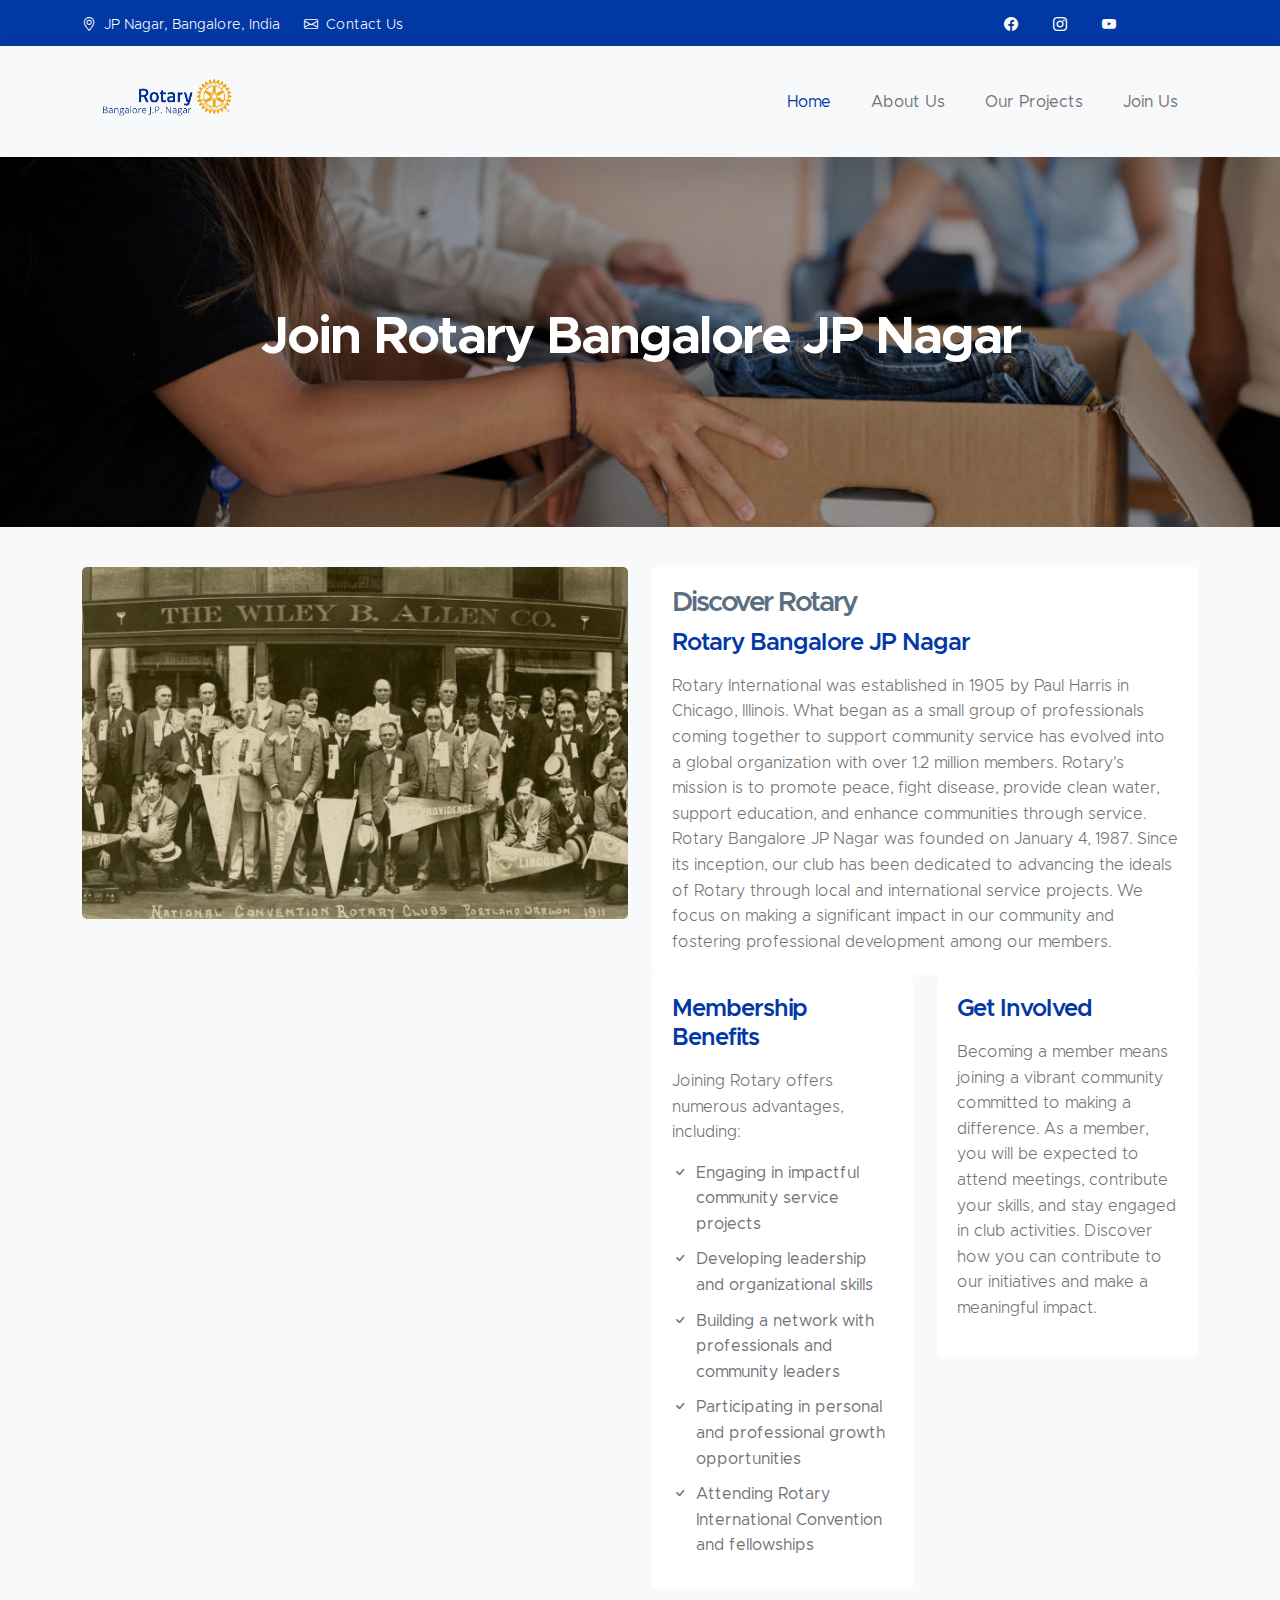
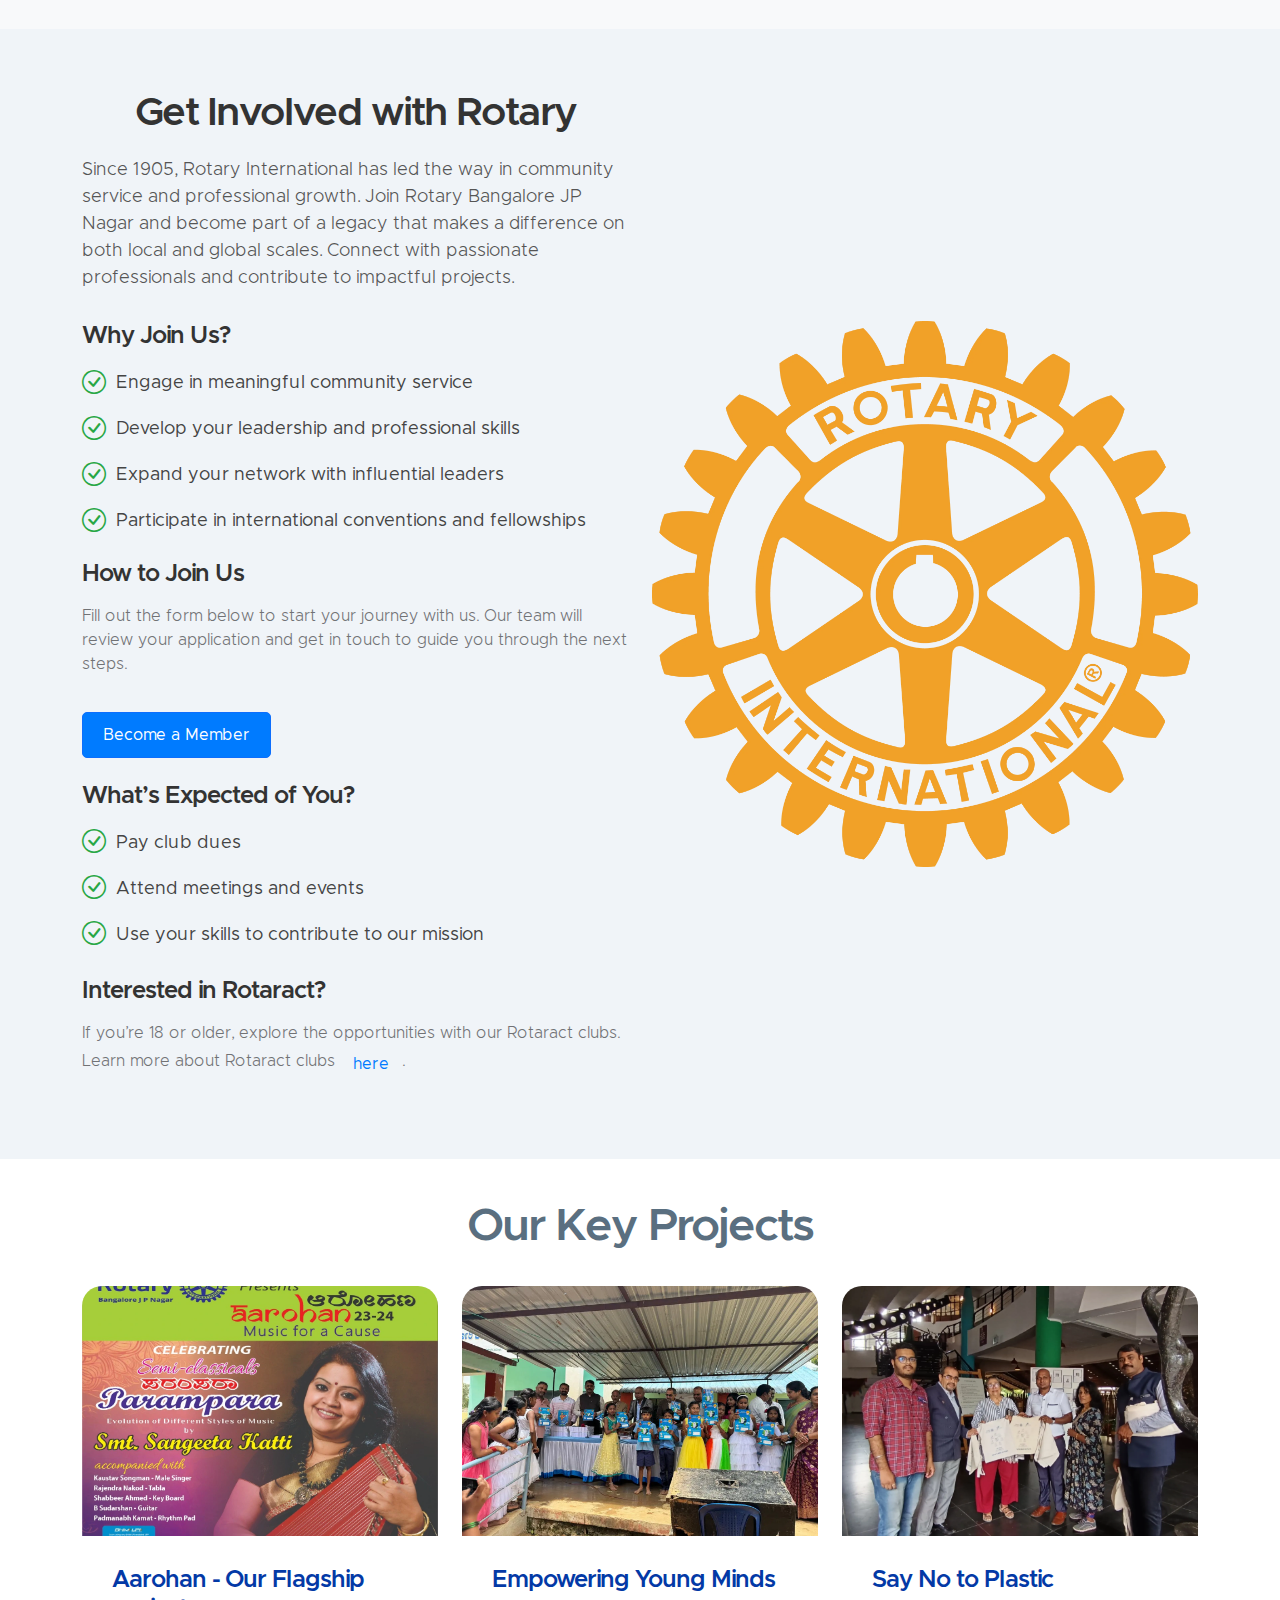
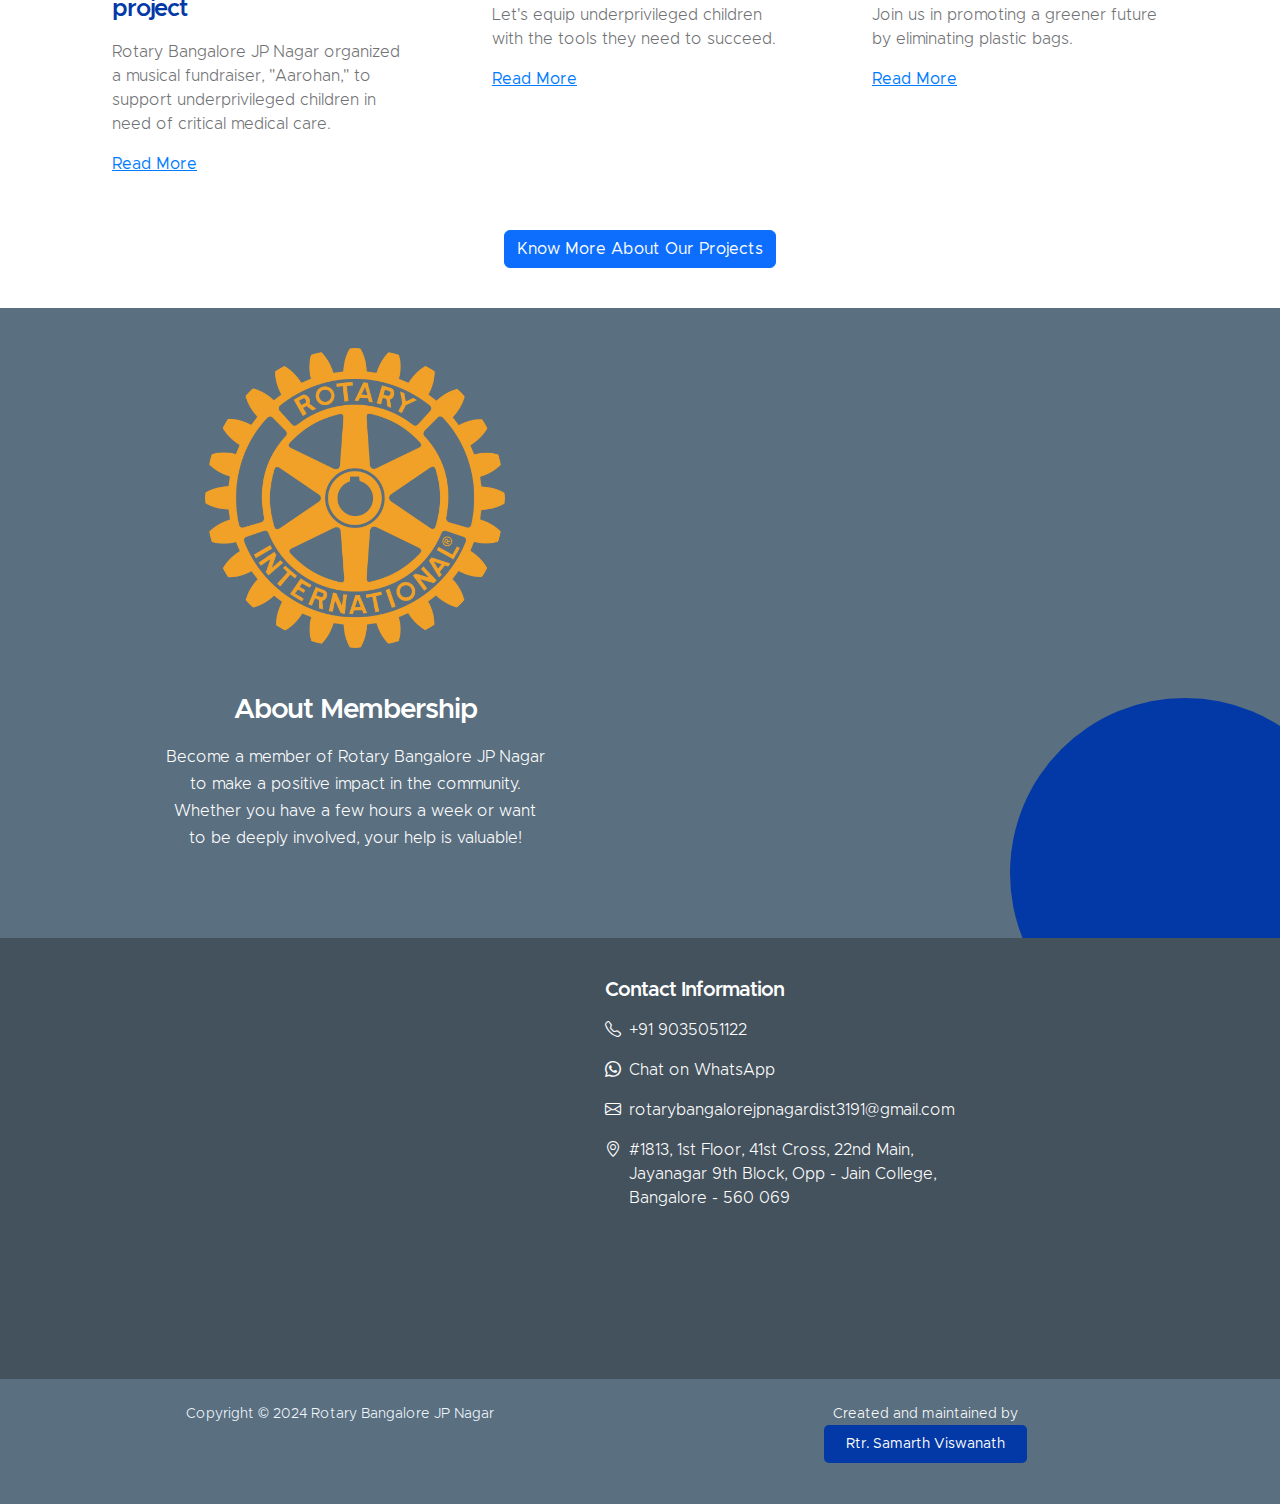
==== index.html @ acbccbf6 "MainPage" ====
<!doctype html>
<html lang="en">

<head>
    <meta charset="utf-8">
    <meta name="viewport" content="width=device-width, initial-scale=1">

    <meta name="description"
        content="Join Rotary Bangalore JP Nagar and become a part of our community dedicated to impactful projects, professional development, and service.">
    <meta name="author" content="Rotary Bangalore JP Nagar">
    <meta name="keywords"
        content="Rotary, Join Rotary, Rotary Bangalore, Rotary District 3191, JP Nagar Rotary Club, Community Service, Professional Development, Charity, Nonprofit">

    <title>Join Rotary Bangalore JP Nagar - Rotary District 3191</title>

    <!-- Favicon -->
    <link rel="icon" href="images/icons/Rotary Mark of Excellence.webp" type="image/x-icon">
    <link rel="apple-touch-icon" sizes="180x180" href="images/icons/Rotary Mark of Excellence.webp">
    <link rel="icon" type="image/png" sizes="32x32" href="images/icons/Rotary Mark of Excellence.webp">
    <link rel="icon" type="image/png" sizes="16x16" href="images/icons/Rotary Mark of Excellence.webp">
    <link rel="manifest" href="webmanifest.json">

    <!-- CSS FILES -->
    <link href="css/bootstrap.min.css" rel="stylesheet">
    <link href="css/bootstrap-icons.css" rel="stylesheet">
    <link href="css/style.css" rel="stylesheet">

    <!-- Open Graph Meta Tags -->
    <meta property="og:title" content="Join Rotary Bangalore JP Nagar - Rotary District 3191">
    <meta property="og:description"
        content="Become a member of Rotary Bangalore JP Nagar and contribute to impactful projects and professional growth.">
    <meta property="og:image" content="path/to/your/image.jpg">
    <meta property="og:url" content="https://join.rotaryjpnagar.org">
    <meta property="og:type" content="website">

    <!-- Twitter Meta Tags -->
    <meta name="twitter:card" content="summary_large_image">
    <meta name="twitter:title" content="Join Rotary Bangalore JP Nagar - Rotary District 3191">
    <meta name="twitter:description"
        content="Join Rotary Bangalore JP Nagar to be part of a community dedicated to service, projects, and professional development.">
    <meta name="twitter:image" content="path/to/your/image.jpg">

    <!-- Additional Meta Tags for SEO -->
    <meta name="robots" content="index, follow">
    <meta name="googlebot" content="index, follow">
    <meta name="geo.region" content="IN-KA">
    <meta name="geo.placename" content="Bangalore, Karnataka">
    <meta name="geo.position" content="12.911562;77.585278">
    <meta name="ICBM" content="12.911562, 77.585278">
</head>




<body id="section_1">

    <header class="site-header">
        <div class="container">
            <div class="row">

                <div class="col-lg-8 col-12 d-flex flex-wrap">
                    <p class="d-flex me-4 mb-0">
                        <i class="bi-geo-alt me-2"></i>
                        JP Nagar, Bangalore, India
                    </p>

                    <p class="d-flex mb-0">
                        <i class="bi-envelope me-2"></i>

                        <a href="mailto:rotarybangalorejpnagardist3191@gmail.com ">
                            Contact Us
                        </a>
                    </p>
                </div>

                <div class="col-lg-3 col-12 ms-auto d-lg-block d-none">
                    <ul class="social-icon">
                        <!-- <li class="social-icon-item">
                            <a href="#" class="social-icon-link bi-twitter"></a>
                        </li> -->

                        <li class="social-icon-item">
                            <a href="https://www.facebook.com/rotaryjpnagar.org/"
                                class="social-icon-link bi-facebook"></a>
                        </li>

                        <li class="social-icon-item">
                            <a href="https://www.instagram.com/rotaryjpnagar/"
                                class="social-icon-link bi-instagram"></a>
                        </li>

                        <li class="social-icon-item">
                            <a href="https://www.youtube.com/@rotaryjpnagar" class="social-icon-link bi-youtube"></a>
                        </li>

                        <!-- <li class="social-icon-item">
                            <a href="#" class="social-icon-link bi-whatsapp"></a>
                        </li> -->
                    </ul>
                </div>

            </div>
        </div>
    </header>

    <nav class="navbar navbar-expand-lg bg-light shadow-lg">
        <div class="container">
            <a class="navbar-brand" href="index.html">
                <img src="images/icons/RotaryJPNagarLogo.png" class="logo img-fluid" alt="Rotary Bangalore JP Nagar">
            </a>

            <button class="navbar-toggler" type="button" data-bs-toggle="collapse" data-bs-target="#navbarNav"
                aria-controls="navbarNav" aria-expanded="false" aria-label="Toggle navigation">
                <span class="navbar-toggler-icon"></span>
            </button>

            <div class="collapse navbar-collapse" id="navbarNav">
                <ul class="navbar-nav ms-auto">
                    <li class="nav-item">
                        <a class="nav-link click-scroll" href="#top">Home</a>
                    </li>

                    <li class="nav-item">
                        <a class="nav-link click-scroll" href="#section_2">About Us</a>
                    </li>
                    <!-- <li class="nav-item">
                        <a class="nav-link click-scroll" href="OurTeam.html">Our Team</a>
                    </li> -->

                    <li class="nav-item">
                        <a class="nav-link click-scroll" href="#section_3">Our Projects</a>
                    </li>

                    <!-- <li class="nav-item">
                        <a class="nav-link click-scroll" href="#section_5">Volunteer</a>
                    </li> -->

                    <!-- <li class="nav-item dropdown">
                        <a class="nav-link click-scroll dropdown-toggle" href="#section_5"
                            id="navbarLightDropdownMenuLink" role="button" data-bs-toggle="dropdown"
                            aria-expanded="false">News</a>

                        <ul class="dropdown-menu dropdown-menu-light" aria-labelledby="navbarLightDropdownMenuLink">
                            <li><a class="dropdown-item" href="news.html">News Listing</a></li>
                            <li><a class="dropdown-item" href="news-detail.html">News Detail</a></li>
                        </ul>
                    </li> -->

                    <li class="nav-item">
                        <a class="nav-link click-scroll" href="index.html#section_4">Join Us</a>
                    </li>

                    <!-- <li class="nav-item ms-3">
                        <a class="nav-link custom-btn custom-border-btn btn" href="donate.html">Donate</a>
                    </li> -->
                </ul>
            </div>
        </div>
    </nav>


    <main>
        <section class="news-detail-header-section text-center">
            <div class="section-overlay"></div>

            <div class="container">
                <div class="row">

                    <div class="col-lg-12 col-12">
                        <h1 class="text-white">Join Rotary Bangalore JP Nagar</h1>
                    </div>

                </div>
            </div>
        </section>

        
        <section class="section-padding section-bg" id="section_2">
            <div class="container">
                <div class="row">
        
                    <div class="col-lg-6 col-12 mb-5 mb-lg-0">
                        <img src="images/about-history-2800x1800_1.jpg" class="custom-text-box-image img-fluid" alt="Rotary Mark of Excellence">
                    </div>
        
                    <div class="col-lg-6 col-12">
                        <div class="custom-text-box">
                            <h2 class="mb-2">Discover Rotary</h2>
                            <h5 class="mb-3">Rotary Bangalore JP Nagar</h5>
                            <p class="mb-0">Rotary International was established in 1905 by Paul Harris in Chicago, Illinois. What began as a small group of professionals coming together to support community service has evolved into a global organization with over 1.2 million members. Rotary's mission is to promote peace, fight disease, provide clean water, support education, and enhance communities through service.</p>
                            <p class="mb-0">Rotary Bangalore JP Nagar was founded on January 4, 1987. Since its inception, our club has been dedicated to advancing the ideals of Rotary through local and international service projects. We focus on making a significant impact in our community and fostering professional development among our members.</p>
                        </div>
                        
                        <div class="row">
                            <div class="col-lg-6 col-md-6 col-12">
                                <div class="custom-text-box mb-lg-0">
                                    <h5 class="mb-3">Membership Benefits</h5>
                                    <p>Joining Rotary offers numerous advantages, including:</p>
                                    <ul class="custom-list mt-2">
                                        <li class="custom-list-item d-flex">
                                            <i class="bi-check custom-text-box-icon me-2"></i>
                                            Engaging in impactful community service projects
                                        </li>
                                        <li class="custom-list-item d-flex">
                                            <i class="bi-check custom-text-box-icon me-2"></i>
                                            Developing leadership and organizational skills
                                        </li>
                                        <li class="custom-list-item d-flex">
                                            <i class="bi-check custom-text-box-icon me-2"></i>
                                            Building a network with professionals and community leaders
                                        </li>
                                        <li class="custom-list-item d-flex">
                                            <i class="bi-check custom-text-box-icon me-2"></i>
                                            Participating in personal and professional growth opportunities
                                        </li>
                                        <li class="custom-list-item d-flex">
                                            <i class="bi-check custom-text-box-icon me-2"></i>
                                            Attending Rotary International Convention and fellowships
                                        </li>
                                    </ul>
                                </div>
                            </div>
                            
                            <div class="col-lg-6 col-md-6 col-12">
                                <div class="custom-text-box mb-lg-0">
                                    <h5 class="mb-3">Get Involved</h5>
                                    <p>Becoming a member means joining a vibrant community committed to making a difference. As a member, you will be expected to attend meetings, contribute your skills, and stay engaged in club activities. Discover how you can contribute to our initiatives and make a meaningful impact.</p>
                                    <!-- <div class="mt-4">
                                        <a href="JoinUs.html" class="btn btn-primary">Join Us Today</a>
                                    </div> -->
                                </div>
                            </div>
                        </div>
                    </div>
                    
                </div>
            </div>
        </section>
        
        

        <section class="get-involved-section">
            <div class="container">
                <div class="row align-items-center">
                    <div class="col-lg-6 col-12">
                        <h2 class="section-title">Get Involved with Rotary</h2>
                        <p class="section-description">Since 1905, Rotary International has led the way in community service and professional growth. Join Rotary Bangalore JP Nagar and become part of a legacy that makes a difference on both local and global scales. Connect with passionate professionals and contribute to impactful projects.</p>
                        
                        <h3 class="section-subtitle">Why Join Us?</h3>
                        <ul class="benefit-list">
                            <li class="benefit-item">
                                <i class="bi-check-circle"></i> Engage in meaningful community service
                            </li>
                            <li class="benefit-item">
                                <i class="bi-check-circle"></i> Develop your leadership and professional skills
                            </li>
                            <li class="benefit-item">
                                <i class="bi-check-circle"></i> Expand your network with influential leaders
                            </li>
                            <li class="benefit-item">
                                <i class="bi-check-circle"></i> Participate in international conventions and fellowships
                            </li>
                        </ul>
        
                        <h4 class="section-subtitle">How to Join Us</h4>
                        <p>Fill out the form below to start your journey with us. Our team will review your application and get in touch to guide you through the next steps.</p>
                        <a href="#section_5" class="btn btn-primary">Become a Member</a>
        
                        <h4 class="section-subtitle mt-4">What’s Expected of You?</h4>
                        <ul class="expectations-list">
                            <li class="expectation-item">
                                <i class="bi-check-circle"></i> Pay club dues
                            </li>
                            <li class="expectation-item">
                                <i class="bi-check-circle"></i> Attend meetings and events
                            </li>
                            <li class="expectation-item">
                                <i class="bi-check-circle"></i> Use your skills to contribute to our mission
                            </li>
                        </ul>
        
                        <h4 class="section-subtitle mt-4">Interested in Rotaract?</h4>
                        <p>If you’re 18 or older, explore the opportunities with our Rotaract clubs. Learn more about Rotaract clubs <a href="https://rotaractjpnagar.org" target="_blank" class="btn btn-link">here</a>.</p>
                    </div>
        
                    <div class="col-lg-6 col-12">
                        <div class="cta-image">
                            <img src="images/icons/Rotary Mark of Excellence.webp" alt="Join Rotary" class="img-fluid">
                        </div>
                    </div>
                </div>
            </div>
        </section>
        
        
        <section class="section-padding" id="section_3">
            <div class="container">
                <div class="row">

                    <div class="col-lg-12 col-12 text-center mb-4">
                        <h2>Our Key Projects</h2>
                    </div>

                    <div class="col-lg-4 col-md-6 col-12 mb-4 mb-lg-0">
                        <div class="custom-block-wrap">
                            <img src="images/causes/aarohana.webp" class="custom-block-image img-fluid" alt="">
                    
                            <div class="custom-block">
                                <div class="custom-block-body">
                                    <h5 class="mb-3">Aarohan - Our Flagship project</h5>
                                    <p class="short-description">
                                        Rotary Bangalore JP Nagar organized a musical fundraiser, "Aarohan," to support underprivileged children in need of critical medical care. 
                                    </p>
                                    <p class="full-description hidden">
                                        The event raised funds for pediatric heart surgeries, thalassemia treatment, dental care, and other medical disorders. Through the power of music, we aimed to create a positive impact on the lives of these children.
                                    </p>
                                    <a href="#" class="read-more-btn">Read More</a>
                                </div>
                            </div>
                        </div>
                    </div>
                    

                    <div class="col-lg-4 col-md-6 col-12 mb-4 mb-lg-0">
                        <div class="custom-block-wrap">
                            <img src="images/causes/1.webp" class="custom-block-image img-fluid" alt="">
                    
                            <div class="custom-block">
                                <div class="custom-block-body">
                                    <h5>Empowering Young Minds</h5>
                                    <p class="short-description">
                                        Let's equip underprivileged children with the tools they need to succeed.
                                    </p>
                                    <p class="full-description hidden">
                                        Our distribution drive aims to provide essential school supplies and support to government school students, fostering a brighter future for every child.
                                    </p>
                                    <a href="#" class="read-more-btn">Read More</a>
                                </div>
                            </div>
                        </div>
                    </div>
                    

                    <div class="col-lg-4 col-md-6 col-12">
                        <div class="custom-block-wrap">
                            <img src="images/causes/WhatsApp Image 2024-07-23 at 2.12.39 PM.webp"
                                class="custom-block-image img-fluid" alt="">
                    
                            <div class="custom-block">
                                <div class="custom-block-body">
                                    <h5>Say No to Plastic</h5>
                                    <p class="short-description">
                                        Join us in promoting a greener future by eliminating plastic bags.
                                    </p>
                                    <p class="full-description hidden">
                                        Rotary Bangalore JP Nagar distributed eco-friendly bags in the vicinity of RV Dental College to encourage the community to adopt sustainable practices.
                                    </p>
                                    <a href="#" class="read-more-btn">Read More</a>
                                </div>
                            </div>
                        </div>
                    </div>
                    

                    <div class="d-flex justify-content-center align-items-center mt-4">
                        <a href="OurProjects.html" class="btn btn-primary">Know More About Our Projects</a>
                    </div>
                    

                </div>
            </div>
        </section>

        <section class="volunteer-section section-padding" id="section_4">
            <div class="container">
                <div class="row">

                    <div class="col-lg-6 col-12">
                        <img src="images/icons/Rotary Mark of Excellence.webp"
                            class="volunteer-image img-fluid" alt="">

                        <div class="custom-block-body text-center">
                            <h4 class="text-white mt-lg-3 mb-lg-3">About Membership</h4>

                            <p class="text-white">Become a member of Rotary Bangalore JP Nagar to make a positive impact
                                in the community. Whether you have a few hours a week or want to be deeply involved,
                                your help is valuable!</p>

                               
                        </div>
                    </div>

                    <div class="col-lg-6 col-12">
                        <div class="embedsocial-forms-iframe" data-ref="652524c32815a5d0625af6cd3b1b5fd8bc97c693"
                            data-widget="true" data-height="auto"></div>
                        <script>(function (d, s, id) { var js; if (d.getElementById(id)) { return; } js = d.createElement(s); js.id = id; js.src = "https://embedsocial.com/cdn/ef.js"; d.getElementsByTagName("head")[0].appendChild(js); }(document, "script", "EmbedSocialFormsScript"));</script>
                    </div>

                    

                </div>
            </div>
        </section>



        <!-- <section class="news-section section-padding" id="section_5">
            <div class="container">
                <div class="row">

                    <div class="col-lg-12 col-12 mb-5">
                        <h2>Latest News</h2>
                    </div>

                    <div class="col-lg-7 col-12">
                        <div class="news-block">
                            <div class="news-block-top">
                                <a href="news-detail.html">
                                    <img src="images/news/medium-shot-volunteers-with-clothing-donations.jpg"
                                        class="news-image img-fluid" alt="">
                                </a>

                                <div class="news-category-block">
                                    <a href="#" class="category-block-link">
                                        Lifestyle,
                                    </a>

                                    <a href="#" class="category-block-link">
                                        Clothing Donation
                                    </a>
                                </div>
                            </div>

                            <div class="news-block-info">
                                <div class="d-flex mt-2">
                                    <div class="news-block-date">
                                        <p>
                                            <i class="bi-calendar4 custom-icon me-1"></i>
                                            October 12, 2036
                                        </p>
                                    </div>

                                    <div class="news-block-author mx-5">
                                        <p>
                                            <i class="bi-person custom-icon me-1"></i>
                                            By Admin
                                        </p>
                                    </div>

                                    <div class="news-block-comment">
                                        <p>
                                            <i class="bi-chat-left custom-icon me-1"></i>
                                            32 Comments
                                        </p>
                                    </div>
                                </div>

                                <div class="news-block-title mb-2">
                                    <h4><a href="news-detail.html" class="news-block-title-link">Clothing donation to
                                            urban area</a></h4>
                                </div>

                                <div class="news-block-body">
                                    <p>Lorem Ipsum dolor sit amet, consectetur adipsicing kengan omeg kohm tokito
                                        Professional charity theme based on Bootstrap</p>
                                </div>
                            </div>
                        </div>

                        <div class="news-block mt-3">
                            <div class="news-block-top">
                                <a href="news-detail.html">
                                    <img src="images/news/medium-shot-people-collecting-foodstuff.jpg"
                                        class="news-image img-fluid" alt="">
                                </a>

                                <div class="news-category-block">
                                    <a href="#" class="category-block-link">
                                        Food,
                                    </a>

                                    <a href="#" class="category-block-link">
                                        Donation,
                                    </a>

                                    <a href="#" class="category-block-link">
                                        Caring
                                    </a>
                                </div>
                            </div>

                            <div class="news-block-info">
                                <div class="d-flex mt-2">
                                    <div class="news-block-date">
                                        <p>
                                            <i class="bi-calendar4 custom-icon me-1"></i>
                                            October 20, 2036
                                        </p>
                                    </div>

                                    <div class="news-block-author mx-5">
                                        <p>
                                            <i class="bi-person custom-icon me-1"></i>
                                            By Admin
                                        </p>
                                    </div>

                                    <div class="news-block-comment">
                                        <p>
                                            <i class="bi-chat-left custom-icon me-1"></i>
                                            35 Comments
                                        </p>
                                    </div>
                                </div>

                                <div class="news-block-title mb-2">
                                    <h4><a href="news-detail.html" class="news-block-title-link">Food donation area</a>
                                    </h4>
                                </div>

                                <div class="news-block-body">
                                    <p>Sed leo nisl, posuere at molestie ac, suscipit auctor mauris. Etiam quis metus
                                        elementum, tempor risus vel, condimentum orci</p>
                                </div>
                            </div>
                        </div>
                    </div>

                    <div class="col-lg-4 col-12 mx-auto">
                        <form class="custom-form search-form" action="#" method="get" role="form">
                            <input name="search" type="search" class="form-control" id="search" placeholder="Search"
                                aria-label="Search">

                            <button type="submit" class="form-control">
                                <i class="bi-search"></i>
                            </button>
                        </form>

                        <h5 class="mt-5 mb-3">Recent news</h5>

                        <div class="news-block news-block-two-col d-flex mt-4">
                            <div class="news-block-two-col-image-wrap">
                                <a href="news-detail.html">
                                    <img src="images/news/africa-humanitarian-aid-doctor.jpg"
                                        class="news-image img-fluid" alt="">
                                </a>
                            </div>

                            <div class="news-block-two-col-info">
                                <div class="news-block-title mb-2">
                                    <h6><a href="news-detail.html" class="news-block-title-link">Food donation area</a>
                                    </h6>
                                </div>

                                <div class="news-block-date">
                                    <p>
                                        <i class="bi-calendar4 custom-icon me-1"></i>
                                        October 16, 2036
                                    </p>
                                </div>
                            </div>
                        </div>

                        <div class="news-block news-block-two-col d-flex mt-4">
                            <div class="news-block-two-col-image-wrap">
                                <a href="news-detail.html">
                                    <img src="images/news/close-up-happy-people-working-together.jpg"
                                        class="news-image img-fluid" alt="">
                                </a>
                            </div>

                            <div class="news-block-two-col-info">
                                <div class="news-block-title mb-2">
                                    <h6><a href="news-detail.html" class="news-block-title-link">Volunteering Clean</a>
                                    </h6>
                                </div>

                                <div class="news-block-date">
                                    <p>
                                        <i class="bi-calendar4 custom-icon me-1"></i>
                                        October 24, 2036
                                    </p>
                                </div>
                            </div>
                        </div>

                        <div class="category-block d-flex flex-column">
                            <h5 class="mb-3">Categories</h5>

                            <a href="#" class="category-block-link">
                                Drinking water
                                <span class="badge">20</span>
                            </a>

                            <a href="#" class="category-block-link">
                                Food Donation
                                <span class="badge">30</span>
                            </a>

                            <a href="#" class="category-block-link">
                                Children Education
                                <span class="badge">10</span>
                            </a>

                            <a href="#" class="category-block-link">
                                Poverty Development
                                <span class="badge">15</span>
                            </a>

                            <a href="#" class="category-block-link">
                                Clothing Donation
                                <span class="badge">20</span>
                            </a>
                        </div>

                        <div class="tags-block">
                            <h5 class="mb-3">Tags</h5>

                            <a href="#" class="tags-block-link">
                                Donation
                            </a>

                            <a href="#" class="tags-block-link">
                                Clothing
                            </a>

                            <a href="#" class="tags-block-link">
                                Food
                            </a>

                            <a href="#" class="tags-block-link">
                                Children
                            </a>

                            <a href="#" class="tags-block-link">
                                Education
                            </a>

                            <a href="#" class="tags-block-link">
                                Poverty
                            </a>

                            <a href="#" class="tags-block-link">
                                Clean Water
                            </a>
                        </div>

                        <form class="custom-form subscribe-form" action="#" method="get" role="form">
                            <h5 class="mb-4">Newsletter Form</h5>

                            <input type="email" name="subscribe-email" id="subscribe-email" pattern="[^ @]*@[^ @]*"
                                class="form-control" placeholder="Email Address" required>

                            <div class="col-lg-12 col-12">
                                <button type="submit" class="form-control">Subscribe</button>
                            </div>
                        </form>
                    </div>

                </div>
            </div>
        </section> -->


        <!-- <section class="testimonial-section section-padding section-bg">
            <div class="container">
                <div class="row">

                    <div class="col-lg-8 col-12 mx-auto">
                        <h2 class="mb-lg-3">Happy Customers</h2>

                        <div id="testimonial-carousel" class="carousel carousel-fade slide" data-bs-ride="carousel">

                            <div class="carousel-inner">
                                <div class="carousel-item active">
                                    <div class="carousel-caption">
                                        <h4 class="carousel-title">Lorem Ipsum dolor sit amet, consectetur adipsicing
                                            kengan omeg kohm tokito charity theme</h4>

                                        <small class="carousel-name"><span class="carousel-name-title">Maria</span>,
                                            Boss</small>
                                    </div>
                                </div>

                                <div class="carousel-item">
                                    <div class="carousel-caption">
                                        <h4 class="carousel-title">Sed leo nisl, posuere at molestie ac, suscipit auctor
                                            mauris quis metus tempor orci</h4>

                                        <small class="carousel-name"><span class="carousel-name-title">Thomas</span>,
                                            Partner</small>
                                    </div>
                                </div>

                                <div class="carousel-item">
                                    <div class="carousel-caption">
                                        <h4 class="carousel-title">Lorem Ipsum dolor sit amet, consectetur adipsicing
                                            kengan omeg kohm tokito charity theme</h4>

                                        <small class="carousel-name"><span class="carousel-name-title">Jane</span>,
                                            Advisor</small>
                                    </div>
                                </div>

                                <div class="carousel-item">
                                    <div class="carousel-caption">
                                        <h4 class="carousel-title">Sed leo nisl, posuere at molestie ac, suscipit auctor
                                            mauris quis metus tempor orci</h4>

                                        <small class="carousel-name"><span class="carousel-name-title">Bob</span>,
                                            Entreprenuer</small>
                                    </div>
                                </div>

                                <ol class="carousel-indicators">
                                    <li data-bs-target="#testimonial-carousel" data-bs-slide-to="0" class="active">
                                        <img src="images/avatar/portrait-beautiful-young-woman-standing-grey-wall.jpg"
                                            class="img-fluid rounded-circle avatar-image" alt="avatar">
                                    </li>

                                    <li data-bs-target="#testimonial-carousel" data-bs-slide-to="1" class="">
                                        <img src="images/avatar/portrait-young-redhead-bearded-male.jpg"
                                            class="img-fluid rounded-circle avatar-image" alt="avatar">
                                    </li>

                                    <li data-bs-target="#testimonial-carousel" data-bs-slide-to="2" class="">
                                        <img src="images/avatar/pretty-blonde-woman-wearing-white-t-shirt.jpg"
                                            class="img-fluid rounded-circle avatar-image" alt="avatar">
                                    </li>

                                    <li data-bs-target="#testimonial-carousel" data-bs-slide-to="3" class="">
                                        <img src="images/avatar/studio-portrait-emotional-happy-funny.jpg"
                                            class="img-fluid rounded-circle avatar-image" alt="avatar">
                                    </li>
                                </ol>

                            </div>
                        </div>
                    </div>

                </div>
            </div>
        </section> -->


        <!-- <section class="contact-section section-padding" id="section_6">
            <div class="container">
                <div class="row">

                    <div class="col-lg-4 col-12 ms-auto mb-5 mb-lg-0">
                        <div class="contact-info-wrap">
                            <h2>Get in touch</h2>

                            <div class="contact-image-wrap d-flex flex-wrap">
                                <img src="images/avatar/pretty-blonde-woman-wearing-white-t-shirt.jpg"
                                    class="img-fluid avatar-image" alt="">

                                <div class="d-flex flex-column justify-content-center ms-3">
                                    <p class="mb-0">Rtn. Suresh Robert</p>
                                    <p class="mb-0"><strong>President 2024-25</strong></p>
                                </div>
                            </div>

                            <div class="contact-info">
                                <h5 class="mb-3">Contact Infomation</h5>

                                <p class="d-flex mb-2">
                                    <i class="bi-geo-alt me-2"></i>
                                    Akershusstranda 20, 0150 Oslo, Norway
                                </p>

                                <p class="d-flex mb-2">
                                    <i class="bi-telephone me-2"></i>

                                    <a href="tel: 120-240-9600">
                                        120-240-9600
                                    </a>
                                </p>

                                <p class="d-flex">
                                    <i class="bi-envelope me-2"></i>

                                    <a href="mailto:rotarybangalorejpnagardist3191@gmail.com">
                                        rotarybangalorejpnagardist3191@gmail.com
                                    </a>
                                </p>

                                <a href="#" class="custom-btn btn mt-3">Get Direction</a>
                            </div>
                        </div>
                    </div>

                    <div class="col-lg-5 col-12 mx-auto">
                        <form class="custom-form contact-form" action="#" method="post" role="form">
                            <h2>Contact form</h2>

                            <p class="mb-4">Or, you can just send an email:
                                <a href="#">info@charity.org</a>
                            </p>
                            <div class="row">
                                <div class="col-lg-6 col-md-6 col-12">
                                    <input type="text" name="first-name" id="first-name" class="form-control"
                                        placeholder="Jack" required>
                                </div>

                                <div class="col-lg-6 col-md-6 col-12">
                                    <input type="text" name="last-name" id="last-name" class="form-control"
                                        placeholder="Doe" required>
                                </div>
                            </div>

                            <input type="email" name="email" id="email" pattern="[^ @]*@[^ @]*" class="form-control"
                                placeholder="Jackdoe@gmail.com" required>

                            <textarea name="message" rows="5" class="form-control" id="message"
                                placeholder="What can we help you?"></textarea>

                            <button type="submit" class="form-control">Send Message</button>
                        </form>
                    </div>

                </div>
            </div>
        </section> -->
    </main>

    <footer class="site-footer">
        <div class="container">
            <div class="row">
                <div class="col-lg-3 col-12 mb-4">
                    <iframe src="https://www.google.com/maps/embed?pb=!1m17!1m12!1m3!1d3888.824334170543!2d77.58933427507553!3d12.919009387391517!2m3!1f0!2f0!3f0!3m2!1i1024!2i768!4f13.1!3m2!1m1!2zMTLCsDU1JzA4LjQiTiA3N8KwMzUnMzAuOSJF!5e0!3m2!1sen!2sin!4v1723758147778!5m2!1sen!2sin" width="400" height="300" style="border:0;" allowfullscreen="" loading="lazy" referrerpolicy="no-referrer-when-downgrade"></iframe>
                </div>
    
                <div class="col-lg-4 col-md-6 col-12 mx-auto">
                    <h5 class="site-footer-title mb-3">Contact Information</h5>
                    <p class="text-white d-flex">
                        <i class="bi-telephone me-2"></i>
                        <a href="tel:+919035051122" class="site-footer-link">+91 9035051122</a>
                    </p>
                    <p class="text-white d-flex">
                        <i class="bi-whatsapp me-2"></i>
                        <a href="https://wa.me/919035051122" class="site-footer-link">Chat on WhatsApp</a>
                    </p>
                    <p class="text-white d-flex">
                        <i class="bi-envelope me-2"></i>
                        <a href="mailto:rotarybangalorejpnagardist3191@gmail.com" class="site-footer-link">
                            rotarybangalorejpnagardist3191@gmail.com
                        </a>
                    </p>
                    <p class="text-white d-flex mt-3">
                        <i class="bi-geo-alt me-2"></i>
                        #1813, 1st Floor, 41st Cross, 22nd Main,<br>
                        Jayanagar 9th Block, Opp - Jain College,<br>
                        Bangalore - 560 069
                    </p>
                </div>
            </div>
        </div>
    
        <div class="site-footer-bottom">
            <div class="container">
                <div class="row">
                    <div class="col-lg-6 col-md-7 col-12">
                        <p class="copyright-text mb-0">Copyright © 2024 Rotary Bangalore JP Nagar</p>
                    </div>
            
                    <div class="col-lg-6 col-md-5 col-12 d-flex justify-content-center align-items-center mx-auto">
                        <p class="custom-text">
                            Created and maintained by 
                            <a href="https://www.samarthv.me" class="custom-btn">Rtr. Samarth Viswanath</a>
                        </p>
                    </div>
                </div>
            </div>
        </div>
        
        
    </footer>
    
    
    
        

    <!-- JAVASCRIPT FILES -->
    <script src="js/jquery.min.js"></script>
    <script src="js/bootstrap.min.js"></script>
    <script src="js/jquery.sticky.js"></script>
    <script src="js/click-scroll.js"></script>
    <script src="js/counter.js"></script>
    <script src="js/custom.js"></script>
    <script src="js/readmore.js"></script>


</body>

</html>
---- css/style.css ----
/*

TemplateMo 581 Kind Heart Charity

https://templatemo.com/tm-581-kind-heart-charity

*/



@font-face {
    font-family: 'Metropolis';
    src: url('../fonts/Metropolis/Metropolis-Regular.woff2') format('woff2'),
        url('../fonts/Metropolis/Metropolis-Regular.woff') format('woff');
    font-weight: normal;
    font-style: normal;
    font-display: swap;
}

@font-face {
    font-family: 'Metropolis';
    src: url('../fonts/Metropolis/Metropolis-Light.woff2') format('woff2'),
        url('../fonts/Metropolis/Metropolis-Light.woff') format('woff');
    font-weight: 300;
    font-style: normal;
    font-display: swap;
}

@font-face {
    font-family: 'Metropolis';
    src: url('../fonts/Metropolis/Metropolis-SemiBold.woff2') format('woff2'),
        url('../fonts/Metropolis/Metropolis-SemiBold.woff') format('woff');
    font-weight: 600;
    font-style: normal;
    font-display: swap;
}

@font-face {
    font-family: 'Metropolis';
    src: url('../fonts/Metropolis/Metropolis-Bold.woff2') format('woff2'),
        url('../fonts/Metropolis/Metropolis-Bold.woff') format('woff');
    font-weight: bold;
    font-style: normal;
    font-display: swap;
}

/*---------------------------------------
  CUSTOM PROPERTIES ( VARIABLES )             
-----------------------------------------*/
:root {
  --white-color:                  #ffffff;
  --primary-color:                #0339A6;
  --secondary-color:              #5a6f80;
  --section-bg-color:             #f0f8ff;
  --site-footer-bg-color:         #44525d;
  --custom-btn-bg-color:          #597081;
  --custom-btn-bg-hover-color:    #5bc1ac;
  --dark-color:                   #000000;
  --p-color:                      #717275;
  --border-color:                 #e9eaeb;

  --body-font-family:             'Metropolis', sans-serif;

  --h1-font-size:                 52px;
  --h2-font-size:                 46px;
  --h3-font-size:                 32px;
  --h4-font-size:                 28px;
  --h5-font-size:                 24px;
  --h6-font-size:                 22px;
  --p-font-size:                  16px;
  --btn-font-size:                18px;
  --copyright-font-size:          14px;

  --border-radius-large:          100px;
  --border-radius-medium:         20px;
  --border-radius-small:          10px;

  --font-weight-light:            300;
  --font-weight-normal:           400;
  --font-weight-semibold:         600;
  --font-weight-bold:             700;
}

body {
  background-color: var(--white-color);
  font-family: var(--body-font-family); 
}


/*---------------------------------------
  TYPOGRAPHY               
-----------------------------------------*/

h2,
h3,
h4,
h5,
h6 {
  color: var(--dark-color);
}

h1,
h2,
h3,
h4,
h5,
h6 {
  font-weight: var(--font-weight-semibold);
  letter-spacing: -1px;
}

h1 {
  font-size: var(--h1-font-size);
  font-weight: var(--font-weight-bold);
  letter-spacing: -2px;
}

h2 {
  color: var(--secondary-color);
  font-size: var(--h2-font-size);
  letter-spacing: -2px;
}

h3 {
  font-size: var(--h3-font-size);
}

h4 {
  font-size: var(--h4-font-size);
}

h5 {
  color: var(--primary-color);
  font-size: var(--h5-font-size);
}

h6 {
  font-size: var(--h6-font-size);
}

p {
  color: var(--p-color);
  font-size: var(--p-font-size);
  font-weight: var(--font-weight-light);
}

ul li {
  color: var(--p-color);
  font-size: var(--p-font-size);
  font-weight: var(--font-weight-normal);
}

a, 
button {
  touch-action: manipulation;
  transition: all 0.3s;
}

a {
  color: var(--p-color);
  text-decoration: none;
}

a:hover {
  color: var(--primary-color);
}

b,
strong {
  font-weight: var(--font-weight-bold);
}


/*---------------------------------------
  SECTION               
-----------------------------------------*/
.section-padding {
  padding-top: 100px;
  padding-bottom: 100px;
}

.section-bg {
  background-color: var(--section-bg-color);
}

.section-overlay {
  background: rgba(0, 0, 0, 0.35);
  position: absolute;
  top: 0;
  left: 0;
  pointer-events: none;
  width: 100%;
  height: 100%;
}

.section-overlay + .container {
  position: relative;
}


/*---------------------------------------
  CUSTOM BLOCK               
-----------------------------------------*/
.custom-block-wrap {
  background: var(--white-color);
  border-radius: var(--border-radius-medium);
  position: relative;
  overflow: hidden;
  transition: all 0.5s;
  display: flex;
  flex-direction: column;
  height: 100%;
}

.custom-block-wrap:hover {
  box-shadow: 0 1rem 3rem rgba(0,0,0,.175);
}

.custom-block {
  display: flex;
  flex-direction: column;
  justify-content: space-between;
  flex-grow: 1;
}

.custom-block-body {
  padding: 30px;
  height: auto;
  flex-grow: 1;
}

.hidden {
  display: none;
}

.read-more-btn {
  color: #007bff;
  cursor: pointer;
  text-decoration: underline;
}

.read-more-btn:hover {
  text-decoration: none;
}

.custom-block-image {
  display: block;
  width: 100%;
  height: 250px; /* Set a fixed height for uniformity */
  object-fit: cover; /* Ensures the image scales properly within the container */
}

.custom-block .custom-btn {
  border-radius: 0;
  display: block;
}



/*---------------------------------------
  PROGRESS BAR               
-----------------------------------------*/
.progress {
  background: var(--border-color);
  height: 5px;
}

.progress-bar {
  background: var(--secondary-color);
}


/*---------------------------------------
  CUSTOM ICON COLOR               
-----------------------------------------*/
.custom-icon {
  color: var(--secondary-color);
}


/*---------------------------------------
  CUSTOM LIST               
-----------------------------------------*/
.custom-list {
  margin-bottom: 0;
  padding-left: 0;
}

.custom-list-item {
  list-style: none;
  margin-top: 10px;
  margin-bottom: 10px;
}


/*---------------------------------------
  CUSTOM TEXT BOX               
-----------------------------------------*/
.section-padding {
  padding: 40px 0;
}

.section-bg {
  background-color: #f8f9fa;
}

.custom-text-box {
  padding: 20px;
  background-color: #fff;
  border-radius: 5px;
  margin-bottom: 0;
  line-height: 1.6;
}

.custom-text-box h2 {
  font-size: 1.75rem;
  margin-bottom: 20px;
}

.custom-text-box p {
  margin-bottom: 15px;
}

.custom-image-box {
  display: flex;
  align-items: center;
  justify-content: center;
  height: 100%;
}

.custom-text-box-image {
  width: 100%;
  height: auto;
  object-fit: cover;
  border-radius: 5px;
}

@media (max-width: 768px) {
  .custom-text-box h2 {
    font-size: 1.5rem;
  }
}

@media (max-width: 576px) {
  .custom-text-box {
    padding: 15px;
  }
}





/*---------------------------------------
  AVATAR IMAGE - TESTIMONIAL, AUTHOR               
-----------------------------------------*/
.avatar-image {
  border-radius: var(--border-radius-large);
  width: 65px;
  height: 65px;
  object-fit: cover;
}


/*---------------------------------------
  CUSTOM BUTTON               
-----------------------------------------*/
.custom-btn {
  background: var(--secondary-color);
  border: 2px solid transparent;
  border-radius: var(--border-radius-large);
  color: var(--white-color);
  font-size: var(--btn-font-size);
  font-weight: var(--font-weight-normal);
  line-height: normal;
  padding: 15px 25px;
}

.navbar-expand-lg .navbar-nav .nav-link.custom-btn {
  color: var(--custom-btn-bg-color);
  margin-top: 8px;
  padding: 12px 25px;
}

.custom-btn:hover {
  background: var(--primary-color);
  color: var(--white-color);
}

.custom-border-btn {
  background: transparent;
  border: 2px solid var(--custom-btn-bg-color);
  color: var(--primary-color);
}

.navbar-expand-lg .navbar-nav .nav-link.custom-btn:hover,
.custom-border-btn:hover {
  background: var(--custom-btn-bg-hover-color);
  border-color: transparent;
  color: var(--white-color);
}


/*---------------------------------------
  NAVIGATION              
-----------------------------------------*/
.navbar {
  background: var(--white-color);
  z-index: 9;
  padding-top: 0;
  padding-bottom: 0;
}

.navbar-brand {
  color: var(--primary-color);
  font-size: var(--h6-font-size);
  font-weight: var(--font-weight-bold);
}

.navbar-brand span {
  display: inline-block;
  vertical-align: middle;
}

.navbar-brand small {
  color: var(--secondary-color);
  display: block;
  font-size: 10px;
  line-height: normal;
  text-transform: uppercase;
}

.logo {
  width: 180px;
  height: auto;
}

.navbar-expand-lg .navbar-nav .nav-link {
  margin-right: 0;
  margin-left: 0;
  padding: 20px;
}

.navbar-nav .nav-link {
  display: inline-block;
  color: var(--p-color);
  font-size: var(--p-font-size);
  font-weight: var(--font-weight-medium);
  position: relative;
  padding-top: 15px;
  padding-bottom: 15px;
}

.navbar-nav .nav-link.active, 
.navbar-nav .nav-link:hover {
  background: transparent;
  color: var(--primary-color);
}

.dropdown-menu {
  background: var(--white-color);
  box-shadow: 0 1rem 3rem rgba(0,0,0,.175);
  border: 0;
  max-width: 50px;
  padding: 0;
  margin-top: 20px;
}

.dropdown-item {
  display: inline-block;
  color: var(--p-bg-color);
  font-size: var(--menu-font-size);
  font-weight: var(--font-weight-medium);
  position: relative;
  padding-top: 10px;
  padding-bottom: 10px;
}

.dropdown-menu li:last-child .dropdown-item {
  padding-top: 0;
}

.dropdown-item.active, 
.dropdown-item:active,
.dropdown-item:focus, 
.dropdown-item:hover {
  background: transparent;
  color: var(--primary-color);
}

.dropdown-toggle::after {
  content: "\f282";
  display: inline-block;
  font-family: bootstrap-icons !important;
  font-size: var(--copyright-font-size);
  font-style: normal;
  font-weight: normal !important;
  font-variant: normal;
  text-transform: none;
  line-height: 1;
  vertical-align: -.125em;
  -webkit-font-smoothing: antialiased;
  -moz-osx-font-smoothing: grayscale;
  position: relative;
  left: 2px;
  border: 0;
}

@media screen and (min-width: 992px) {
  .dropdown:hover .dropdown-menu {
    display: block;
    margin-top: 0;
  }
}

.navbar-toggler {
  border: 0;
  padding: 0;
  cursor: pointer;
  margin: 0;
  width: 30px;
  height: 35px;
  outline: none;
}

.navbar-toggler:focus {
  outline: none;
  box-shadow: none;
}

.navbar-toggler[aria-expanded="true"] .navbar-toggler-icon {
  background: transparent;
}

.navbar-toggler[aria-expanded="true"] .navbar-toggler-icon:before,
.navbar-toggler[aria-expanded="true"] .navbar-toggler-icon:after {
  transition: top 300ms 50ms ease, -webkit-transform 300ms 350ms ease;
  transition: top 300ms 50ms ease, transform 300ms 350ms ease;
  transition: top 300ms 50ms ease, transform 300ms 350ms ease, -webkit-transform 300ms 350ms ease;
  top: 0;
}

.navbar-toggler[aria-expanded="true"] .navbar-toggler-icon:before {
  transform: rotate(45deg);
}

.navbar-toggler[aria-expanded="true"] .navbar-toggler-icon:after {
  transform: rotate(-45deg);
}

.navbar-toggler .navbar-toggler-icon {
  background: var(--dark-color);
  transition: background 10ms 300ms ease;
  display: block;
  width: 30px;
  height: 2px;
  position: relative;
}

.navbar-toggler .navbar-toggler-icon:before,
.navbar-toggler .navbar-toggler-icon:after {
  transition: top 300ms 350ms ease, -webkit-transform 300ms 50ms ease;
  transition: top 300ms 350ms ease, transform 300ms 50ms ease;
  transition: top 300ms 350ms ease, transform 300ms 50ms ease, -webkit-transform 300ms 50ms ease;
  position: absolute;
  right: 0;
  left: 0;
  background: var(--dark-color);
  width: 30px;
  height: 2px;
  content: '';
}

.navbar-toggler .navbar-toggler-icon::before {
  top: -8px;
}

.navbar-toggler .navbar-toggler-icon::after {
  top: 8px;
}


/*---------------------------------------
  SITE HEADER              
-----------------------------------------*/
.site-header {
  background: var(--primary-color);
  padding-top: 15px;
  padding-bottom: 10px;
}

.site-header p,
.site-header p a,
.site-header .social-icon-link {
  color: var(--white-color);
  font-size: var(--copyright-font-size);
}

.site-header .social-icon {
  text-align: right;
}

.site-header .social-icon-link {
  background: transparent;
  width: inherit;
  height: inherit;
  line-height: inherit;
  margin-right: 15px;
}


/*---------------------------------------
  HERO & HERO SLIDE         
-----------------------------------------*/
.hero-section-full-height {
  height: 680px;
  min-height: 680px;
  position: relative;
}

.carousel:hover .carousel-control-next-icon, 
.carousel:hover .carousel-control-prev-icon {
  opacity: 1;
}

#hero-slide .carousel-item {
  height: 680px;
  min-height: 680px;
}

#hero-slide .carousel-caption {
  background: rgba(255, 255, 255, 0.8); /* Semi-transparent white background */
  color: var(--secondary-color); /* Text color */
  text-align: center; /* Center align text */
  padding: 50px; /* Padding around text */
  position: absolute; /* Absolute positioning for overlay */
  bottom: 0; /* Align to the bottom */
  left: 0;
  right: 0;
}

@media (max-width: 992px) {
  #hero-slide .carousel-caption {
    padding: 40px; /* Adjust padding for smaller screens */
  }
}

@media (max-width: 768px) {
  #hero-slide .carousel-caption {
    padding: 30px; /* Further reduce padding for mobile */
  }

  .carousel-caption h1 {
    font-size: 28px !important; /* Adjust heading font size for mobile */
  }

  .carousel-caption p {
    font-size: 14px !important; /* Adjust paragraph font size for mobile */
  }
}




.carousel-image {
  position: absolute;
  top: 50%;
  left: 50%;
  transform: translate(-50%, -50%);
  min-width: 100%;
  min-height: 100%;
  width: auto;
  height: auto;
  z-index: -1;
}

#hero-slide .carousel-indicators-wrap {
  position: absolute;
  bottom: 0;
  right: 0;
  left: 0;
}

#hero-slide .carousel-indicators {
  margin-right: 0;
  margin-left: 22px;
  justify-content: inherit;
}

.carousel-control-next, 
.carousel-control-prev {
  opacity: 1;
}

.carousel-control-next-icon, 
.carousel-control-prev-icon {
  background-color: var(--secondary-color);
  border-radius: var(--border-radius-large);
  background-size: 60% 60%;
  width: 80px;
  height: 80px;
  opacity: 0;
  transition: all 0.5s;
}

.carousel-control-next-icon:hover, 
.carousel-control-prev-icon:hover {
  background-color: var(--primary-color);
}


.team-photo-section {
  position: relative;
  width: 100%;
  height: 100vh;
  overflow: hidden;
}

.team-photo-container {
  position: relative;
  width: 100%;
  height: 100%;
}

.team-photo {
  width: 100%;
  height: 100%;
  object-fit: cover;
  /* Ensures the image covers the entire container */
}

.team-caption {
  position: absolute;
  top: 70%;
  left: 50%;
  transform: translate(-50%, -50%);
  text-align: center;
  color: white;
  background: rgba(0, 0, 0, 0.8); /* Decreased opacity for background */
  padding: 20px;
  box-sizing: border-box;
  border-radius: 10px; /* Optional: Adds rounded corners */
}

.team-caption h1 {
  font-size: 2rem; /* Adjusted font size */
  margin-bottom: 10px;
}

.team-caption p {
  font-size: 1rem; /* Adjusted font size */
  margin-bottom: 0;
}

@media (min-width: 768px) {
  .team-caption h1 {
      font-size: 2.5rem; /* Larger font size for medium screens */
  }

  .team-caption p {
      font-size: 1.25rem; /* Larger font size for medium screens */
  }
}

@media (min-width: 992px) {
  .team-caption h1 {
      font-size: 3rem; /* Larger font size for large screens */
  }

  .team-caption p {
      font-size: 1.5rem; /* Larger font size for large screens */
  }
}

.board-of-directors {
  padding: 60px 0;
  background-color: #f8f9fa; /* Light background for better readability */
}

.section-title {
  text-align: center;
  font-size: 2.5rem;
  margin-bottom: 30px;
  color: #333; /* Dark color for the title */
}

.director-list {
  list-style: none;
  padding: 0;
  margin: 0;
  display: grid;
  grid-template-columns: 1fr; /* Single column layout */
  gap: 15px;
}

.director-list li {
  background-color: #fff; /* White background for list items */
  padding: 15px;
  border: 1px solid #ddd; /* Light border for separation */
  border-radius: 5px; /* Rounded corners */
  box-shadow: 0 2px 4px rgba(0, 0, 0, 0.1); /* Light shadow for better separation */
  font-size: 1.125rem; /* Slightly larger text */
  color: #555; /* Dark gray text */
}

.director-list li strong {
  display: block;
  font-size: 1.25rem; /* Larger font size for names */
  margin-bottom: 5px;
}




/*---------------------------------------
  FEATURE BLOCK              
-----------------------------------------*/
.featured-block {
  text-align: center;
  transition: all 0.5s ease;
  min-height: 256px;
  padding: 15px;
}

.featured-block:hover {
  background: var(--white-color);
  border-radius: var(--border-radius-medium);
  box-shadow: 0 1rem 3rem rgba(0,0,0,.175);
}

.featured-block:hover .featured-block-image {
  transform: scale(0.75);
}

.featured-block-image {
  display: block;
  margin: auto;
  transition: all 0.5s;
}

.featured-block:hover .featured-block-text {
  margin-top: 0;
}

.featured-block-text {
  color: var(--primary-color);
  font-size: var(--h5-font-size);
  margin-top: 20px;
  transition: all 0.5s;
}


/*---------------------------------------
  ABOUT              
-----------------------------------------*/
.about-section {
  background-repeat: no-repeat;
  background-position: center;
  background-size: cover;
}

.about-image {
  border-radius: var(--border-radius-medium);
  display: block;
  width: 350px;
  height: 400px;
  object-fit: cover;
}

.custom-text-block {
  padding: 60px 40px;
}


/*---------------------------------------
  COUNTER NUMBERS              
-----------------------------------------*/
.counter-thumb {
  margin: 20px;
  margin-bottom: 0;
}

.counter-number,
.counter-text {
  color: var(--secondary-color);
  display: block;
}

.counter-number,
.counter-number-text {
  color: var(--primary-color);
  font-size: var(--h1-font-size);
  font-weight: var(--font-weight-bold);
  line-height: normal;
}


/*---------------------------------------
  VOLUNTEER              
-----------------------------------------*/
.volunteer-section {
  background: var(--secondary-color);
  position: relative;
  overflow: hidden;
}

.volunteer-section::after {
  content: "";
  background: var(--primary-color);
  border-radius: 50%;
  position: absolute;
  bottom: -110px;
  right: -80px;
  width: 350px;
  height: 350px;
}

.volunteer-form {
  background: var(--white-color);
  border-radius: var(--border-radius-medium);
  padding: 50px;
}

.volunteer-image {
  border-radius: 100%;
  display: block;
  margin: auto;
  width: 300px;
  height: 300px;
  object-fit: cover;
}

.volunteer-section .custom-block-body {
  max-width: 440px;
  margin: 0 auto;
}

.volunteer-section .custom-block-body p {
  line-height: 1.7;
}


/*---------------------------------------
  DONATE              
-----------------------------------------*/
.donate-section {
  background-image: url('../images/different-people-doing-volunteer-work.jpg');
  background-repeat: no-repeat;
  background-position: center;
  background-size: cover;
  position: relative;
  padding-top: 150px;
  padding-bottom: 150px;
}

.donate-form {
  background: var(--white-color);
  border-radius: var(--border-radius-medium);
  position: relative;
  overflow: hidden;
  padding: 50px;
}


/*---------------------------------------
  NEWS         
-----------------------------------------*/
.news-detail-header-section {
  background-image: url('../images/news/close-up-volunteer-oganizing-stuff-donation.jpg');
  background-repeat: no-repeat;
  background-position: center;
  background-size: cover;
  position: relative;
  padding-top: 150px;
  padding-bottom: 150px;
}

.news-block-top {
  border-radius: var(--border-radius-medium);
  position: relative;
  overflow: hidden;
}

.news-block-two-col-image-wrap {
  border-radius: var(--border-radius-small);
  position: relative;
  overflow: hidden;
  width: 150px;
  margin-right: 20px;
}

.news-category-block {
  background: var(--secondary-color);
  position: absolute;
  bottom: 0;
  right: 0;
  left: 0;
  padding: 10px 20px;
}

.news-category-block .category-block-link {
  color: var(--white-color);
  margin-right: 10px;
}

.news-block-info {
  padding-top: 10px;
  padding-bottom: 10px;
}

.news-block-title-link {
  color: var(--dark-color);
}

.news-detail-image {
  display: block;
  border-radius: var(--border-radius-medium);
}

blockquote {
  background: var(--section-bg-color);
  border-radius: var(--border-radius-small);
  font-size: var(--h5-font-size);
  font-weight: var(--font-weight-semibold);
  color: var(--site-footer-bg-color);
  margin-top: 30px;
  margin-bottom: 30px;
  padding: 90px 50px 50px 50px;
  text-align: center;
}

blockquote::before {
  content: "“";
  color: var(--custom-btn-bg-color);
  font-size: 100px;
  line-height: 1rem;
  display: block;
}

.author-comment-link {
  font-size: var(--copyright-font-size);
  font-weight: var(--font-weight-semibold);
}

.search-form {
  margin-top: 20px;
}

.category-block,
.subscribe-form {
  margin-top: 40px;
  margin-bottom: 40px;
}

.category-block-link {
  font-size: var(--copyright-font-size);
  margin-top: 5px;
  margin-bottom: 5px;
}

.category-block-link:hover {
  color: var(--primary-color);
}

.badge {
  background: var(--secondary-color);
  border-radius: var(--border-radius-medium);
  font-weight: var(--font-weight-normal);
  line-height: normal;
  padding-bottom: 2px;
}

.tags-block-link {
  border: 1px solid var(--border-color);
  border-radius: var(--border-radius-medium);
  display: inline-block;
  font-size: var(--copyright-font-size);
  line-height: normal;
  margin-right: 10px;
  margin-top: 5px;
  margin-bottom: 5px;
  padding: 8px 15px;
}

.tags-block-link:hover {
  border-color: var(--dark-color);
  color: var(--dark-color);
}

.cta-section {
  position: relative;
  overflow: hidden;
}

.cta-section::before {
  content: "";
  background-color: var(--primary-color);
  border-radius: 50%;
  position: absolute;
  top: -100px;
  left: -30px;
  margin: auto;
  width: 200px;
  height: 200px;
}

.cta-section::after {
  content: "";
  border: 20px solid var(--custom-btn-bg-color);
  border-radius: 50%;
  position: absolute;
  bottom: -100px;
  right: 0;
  left: 0;
  margin: auto;
  width: 150px;
  height: 150px;
}

.get-involved-section {
  position: relative;
  padding: 60px 0;
  background-color: #f0f4f8;
  overflow: hidden;
}

.get-involved-section .section-title {
  font-size: 2.5rem;
  margin-bottom: 20px;
  color: #333;
}

.get-involved-section .section-description {
  margin-bottom: 30px;
  font-size: 1.125rem;
  color: #555;
}

.get-involved-section .section-subtitle {
  font-size: 1.5rem;
  margin-top: 20px;
  margin-bottom: 15px;
  color: #333;
}

.get-involved-section .benefit-list,
.get-involved-section .expectations-list {
  list-style: none;
  padding: 0;
  margin: 0;
}

.get-involved-section .benefit-item,
.get-involved-section .expectation-item {
  display: flex;
  align-items: center;
  font-size: 1.125rem;
  margin-bottom: 10px;
  color: #444;
}

.get-involved-section .benefit-item i,
.get-involved-section .expectation-item i {
  font-size: 1.5rem;
  color: #28a745;
  margin-right: 10px;
}

.get-involved-section .btn-primary {
  margin-top: 20px;
  padding: 10px 20px;
  background-color: #007bff;
  color: #fff;
  border-radius: 5px;
  text-decoration: none;
}

.get-involved-section .btn-link {
  color: #007bff;
  text-decoration: none;
}

.get-involved-section .cta-image {
  text-align: center;
}

.get-involved-section .cta-image img {
  max-width: 100%;
  border-radius: 10px;
}

@media (max-width: 768px) {
  .get-involved-section .section-title {
      font-size: 2rem;
  }

  .get-involved-section .section-description {
      font-size: 1rem;
  }

  .get-involved-section .benefit-item,
  .get-involved-section .expectation-item {
      font-size: 1rem;
  }

  .get-involved-section .cta-image img {
      border-radius: 5px;
  }
}


/*---------------------------------------
  TESTIMONIAL CAROUSEL              
-----------------------------------------*/
.testimonial-section {
  position: relative;
  overflow: hidden;
  text-align: center;
}

.testimonial-section::before {
  content: "";
  background-color: var(--primary-color);
  border-radius: 50%;
  position: absolute;
  top: -100px;
  left: -30px;
  margin: auto;
  width: 250px;
  height: 250px;
}

.testimonial-section::after {
  content: "";
  background: var(--custom-btn-bg-color);
  border-radius: 50%;
  position: absolute;
  bottom: -110px;
  right: -80px;
  width: 350px;
  height: 350px;
}

#testimonial-carousel .carousel-caption {
  position: relative;
  right: 0;
  bottom: 0;
  left: 0;
}

#testimonial-carousel .carousel-title {
  background: var(--section-bg-color);
  line-height: normal;
  margin-bottom: 30px;
}

#testimonial-carousel .carousel-title::before {
  content: open-quote;
  color: var(--p-color);
  font-size: var(--h1-font-size);
  position: relative;
  top: 10px;
  right: 10px;
}

#testimonial-carousel .carousel-title::after {
  content: close-quote;
  color: var(--p-color);
  font-size: var(--h1-font-size);
  position: relative;
  top: 10px;
  left: 10px;
}

#testimonial-carousel .carousel-title {
  quotes: "“" "”" "‘" "’";
}

#testimonial-carousel .carousel-name {
  background: var(--primary-color);
  border-radius: var(--border-radius-medium);
  position: relative;
  overflow: hidden;
  padding: 10px 20px;
}

#testimonial-carousel .carousel-name::before {
  content: "";
  position: absolute;
  top: -10px;
  right: 0;
  left: 0;
  width: 0;
  height: 0;
  margin: auto;
  border-left: 10px solid transparent;
  border-right: 10px solid transparent;
  border-bottom: 10px solid var(--primary-color);
}

.carousel-name-title {
  font-weight: var(--font-weight-semibold);
}

#testimonial-carousel .carousel-indicators {
  position: relative;
  top: 150px;
  bottom: auto;
  margin-top: 50px;
  margin-bottom: 150px;
}

#testimonial-carousel .carousel-indicators li {
  text-indent: inherit;
  background: transparent;
  margin: 0 10px; 
}

#testimonial-carousel .carousel-indicators li,
#testimonial-carousel .carousel-indicators li::before {
  width: 45px;
  height: 45px; 
}

#testimonial-carousel .carousel-indicators .avatar-image {
  width: 45px;
  height: 45px; 
}

#testimonial-carousel .carousel-indicators .active,
#testimonial-carousel .carousel-indicators .active .avatar-image {
  background: transparent;
  width: 50px; 
  height: 50px;
}


/*---------------------------------------
  CONTACT               
-----------------------------------------*/
.contact-section {
  background: var(--white-color);
}

.contact-form {
  background: var(--section-bg-color);
  border-radius: var(--border-radius-small);
  padding: 40px;
}

.contact-info-wrap {
  padding-top: 40px;
}

.contact-image-wrap {
  border-bottom: 1px solid rgba(0, 0, 0, 0.05);
  margin-top: 20px;
  margin-bottom: 30px;
  padding-bottom: 30px;
  width: 100%;
}


/*---------------------------------------
  CUSTOM FORM               
-----------------------------------------*/
.custom-form .form-control,
.input-group-file {
  background-color: var(--section-bg-color);
  box-shadow: none;
  border: 0;
  color: var(--p-color);
  margin-bottom: 24px;
  padding-top: 13px;
  padding-bottom: 13px;
  outline: none;
}

.custom-form .form-control:hover,
.custom-form .form-control:focus {
  border-color: var(--secondary-color);
}

.custom-form label {
  margin-bottom: 10px;
}

.custom-form .form-check-group {
  margin-bottom: 20px;
}

.donate-form .form-check-group-donation-frequency {
  padding-right: 0;
}

.form-check-group-donation-frequency + .form-check-group-donation-frequency {
  padding-right: 12px;
  padding-left: 0;
}

.form-check-group-donation-frequency .form-check-label {
  font-weight: var(--font-weight-semibold);
}

#DonationFrequencyOne {
  border-top-right-radius: 0;
  border-bottom-right-radius: 0;
}

#DonationFrequencyMonthly {
  border-top-left-radius: 0;
  border-bottom-left-radius: 0;
}

.custom-form .form-check-radio {
  position: relative;
  height: 100%;
  padding-left: 0;
}

.custom-form .input-group-text {
  background: var(--secondary-color);
  border: 0;
  color: var(--white-color);
}

.custom-form .form-check-radio .form-check-label {
  position: absolute;
  top: 50%;
  left: 50%;
  transform: translate(-50%, -50%);
  text-align: center;
}

.form-check-radio .form-check-input[type=radio] {
  background-color: var(--section-bg-color);
  border-radius: .25rem;
  border: 0;
  box-shadow: none;
  outline: none;
  width: 100%;
  margin-top: 0;
  margin-left: 0;
  padding: 25px 50px;
  transition: all 0.5s;
}

.form-check-radio .form-check-input:checked[type=radio] {
  background-image: none;
}

.form-check-radio .form-check-input:checked[type=radio] + .form-check-label,
.form-check-radio .form-check-input:hover + .form-check-label,
.form-check-radio .form-check-input:checked + .form-check-label {
  color: var(--white-color);
}

.form-check-radio .form-check-input:hover,
.form-check-radio .form-check-input:checked {
  background-color: var(--secondary-color);
  border-color: var(--white-color);
}

.input-group-file {
  border-radius: .25rem;
  padding: 13px .75rem;
}

.input-group-file input[type=file] {
  width: 0.1px;
  height: 0.1px;
  opacity: 0;
  overflow: hidden;
  position: absolute;
  z-index: -1;
  padding: 0;
}

.input-group-file .input-group-text {
  background: transparent;
  color: inherit;
  margin-bottom: 0;
  padding: 0;
}

.custom-form button[type="submit"] {
  background: var(--custom-btn-bg-color);
  border: none;
  border-radius: var(--border-radius-large);
  color: var(--white-color);
  font-size: var(--p-font-size);
  font-weight: var(--font-weight-semibold);
  transition: all 0.3s;
  margin-bottom: 0;
}

.custom-form button[type="submit"]:hover,
.custom-form button[type="submit"]:focus {
  background: var(--custom-btn-bg-hover-color);
  border-color: transparent;
}


/*---------------------------------------
  CONTACT SEARCH & DONATE & SUBCRIBE FORM              
-----------------------------------------*/
.contact-form .form-control {
  background: var(--white-color);
}

.search-form {
  position: relative;
}

.search-form .form-control {
  padding-right: 50px;
}

.search-form button[type="submit"] {
  background: transparent;
  position: absolute;
  top: 0;
  right: 0;
  color: var(--p-color);
  width: 50px;
  padding: 12px;
}

.search-form button[type="submit"]:hover {
  background: transparent;
  color: var(--dark-color);
}

.subscribe-form {
  background: var(--section-bg-color);
  border-radius: var(--border-radius-small);
  padding: 30px;
}

.subscribe-form .form-control {
  background: var(--white-color);
}

.donate-form .form-control {
  margin-bottom: 0;
}


/*---------------------------------------
  SITE FOOTER              
-----------------------------------------*/
.site-footer {
  background-color: var(--site-footer-bg-color);
  padding-top: 40px; /* Adjusted for better spacing */
  color: var(--white-color);
}

.site-footer .logo {
  max-width: 150px;
  margin-bottom: 20px;
}

.site-footer-title {
  font-size: 1.25rem;
  color: var(--white-color);
  margin-bottom: 20px;
}

.site-footer-bottom {
  background-color: var(--secondary-color);
  position: relative;
  z-index: 2;
  padding: 20px 0;
}

.site-footer-bottom a {
  color: var(--white-color);
}

.site-footer-bottom a:hover {
  color: #FF6;
}

.site-footer-link {
  color: var(--white-color);
}

.site-footer-link:hover {
  color: #FF6;
}

.copyright-text {
  color: var(--section-bg-color);
  font-size: var(--copyright-font-size);
  margin-right: 30px;
}

.site-footer .custom-btn {
  font-size: var(--copyright-font-size);
  background: var(--primary-color);
  color: var(--white-color);
  padding: 10px 20px;
  border-radius: 5px;
  text-decoration: none;
}

.site-footer .custom-btn:hover {
  background: var(--secondary-color);
}

/*---------------------------------------
  FOOTER MAP               
-----------------------------------------*/
.footer-map {
  margin-top: 20px;
}

.map-iframe {
  width: 100%;
  height: 200px;
  border: 0;
  border-radius: 8px;
}

/*---------------------------------------
  SITE FOOTER BOTTOM              
-----------------------------------------*/
.site-footer-bottom {
  background-color: var(--secondary-color);
  position: relative;
  z-index: 2;
  margin-top: 70px;
  padding-top: 25px;
  padding-bottom: 25px;
  text-align: center; /* Center text */
}

.site-footer-bottom a {
  color: var(--white-color);
}

.site-footer-bottom a:hover {
  color: #FF6;
}

.copyright-text {
  color: var(--section-bg-color);
  font-size: var(--copyright-font-size);
  margin-bottom: 10px; /* Adjust margin */
}

.custom-text {
  font-size: var(--copyright-font-size);
  color: var(--white-color);
  display: flex;
  flex-direction: column; /* Stack elements vertically */
  align-items: center; /* Center align items */
}

.custom-text a {
  color: var(--primary-color);
  text-decoration: none;
}

.custom-text a:hover {
  text-decoration: underline;
}

@media (max-width: 768px) {
  .custom-text {
    font-size: calc(var(--copyright-font-size) * 0.9); /* Adjust font size for smaller screens */
  }

  .site-footer-bottom {
    padding-top: 15px;
    padding-bottom: 15px;
  }

  .copyright-text {
    margin-bottom: 0;
  }
}




/*---------------------------------------
  SOCIAL ICONS               
-----------------------------------------*/
.social-icon {
  list-style: none;
  padding: 0;
  display: flex;
  justify-content: center;
  margin: 0;
}

.social-icon-item {
  margin: 0 10px;
}

.social-icon-link {
  color: var(--white-color);
  font-size: 1.5rem;
  text-decoration: none;
}

.social-icon-link:hover {
  color: #FF6;
}


/*---------------------------------------
  SOCIAL ICONS               
-----------------------------------------*/
.social-icon {
  list-style: none;
  padding: 0;
  display: flex;
  justify-content: center;
  margin: 0;
}

.social-icon-item {
  margin: 0 10px;
}

.social-icon-link {
  color: var(--white-color);
  font-size: 1.5rem;
  text-decoration: none;
}

.social-icon-link:hover {
  color: #FF6;
}



/*---------------------------------------
  SOCIAL ICON               
-----------------------------------------*/
.social-icon {
  margin: 0;
  padding: 0;
}

.social-icon-item {
  list-style: none;
  display: inline-block;
  vertical-align: top;
}

.social-icon-link {
  background: var(--site-footer-bg-color);
  border-radius: var(--border-radius-large);
  color: var(--white-color);
  font-size: var(--copyright-font-size);
  display: block;
  margin-right: 5px;
  text-align: center;
  width: 35px;
  height: 35px;
  line-height: 38px;
}

.social-icon-link:hover {
  background: var(--primary-color);
  color: var(--white-color);
}


/*---------------------------------------
  RESPONSIVE STYLES               
-----------------------------------------*/
@media screen and (min-width: 1600px) {
  .featured-block {
    min-height: inherit;
  }

  .volunteer-section::after {
    width: 450px;
    height: 450px;
  }
  
  .volunteer-image {
    width: 350px;
    height: 350px;
  }
}

@media screen and (max-width: 1170px) {
  #hero-slide .carousel-image {
    height: 100%;
    object-fit: cover;
  }
}

@media screen and (max-width: 991px) {
  h1 {
    font-size: 42px;
  }

  h2 {
    font-size: 36px;
  }

  h3 {
    font-size: 32px;
  }

  h4 {
    font-size: 28px;
  }

  h5 {
    font-size: 20px;
  }

  h6 {
    font-size: 18px;
  }

  .section-padding {
    padding-top: 50px;
    padding-bottom: 50px;
  }

  .hero-form {
    padding-bottom: 40px;
  }

  .donate-form {
    padding: 35px;
  }

  .navbar {
    padding-top: 6px;
    padding-bottom: 6px;
  }

  .navbar-expand-lg .navbar-nav {
    padding-bottom: 30px;
  }

  .navbar-expand-lg .navbar-nav .nav-link {
    padding: 8px 20px;
  }
  
  .dropdown:hover .dropdown-menu {
    display: block;
    position: relative;
    margin-top: 5px;
    margin-bottom: 20px;
    left: 20px;
  }

  .site-header .social-icon {
    text-align: left;
    margin-top: 5px;
  }

  .hero-section-full-height {
    height: inherit;
  }

  .carousel:hover .carousel-control-next-icon, 
  .carousel:hover .carousel-control-prev-icon {
    opacity: 1;
  }

  #hero-slide .carousel-item {
    height: inherit;
  }

  .carousel-control-prev {
    left: 12px;
  }

  .carousel-control-next {
    right: 12px;
  }

  .carousel-control-next-icon, 
  .carousel-control-prev-icon {
    opacity: 1;
    width: 60px;
    height: 60px;
  }

  .news-detail-header-section {
    padding-top: 100px;
    padding-bottom: 100px;
  }

  .cta-section::before {
    width: 150px;
    height: 150px;
  }

  .cta-section::after {
    bottom: -60px;
    width: 100px;
    height: 100px;
  }

  .cta-section .row {
    padding-top: 50px;
    padding-bottom: 50px;
  }

  .volunteer-section::after {
    width: 300px;
    height: 300px;
  }

  .testimonial-section::before {
    width: 150px;
    height: 150px;
  }

  .testimonial-section::after {
    width: 200px;
    height: 200px;
  }

  #testimonial-carousel .carousel-caption {
    padding-top: 0;
  }

  blockquote {
    padding: 70px 30px 30px 30px;
  }

  .about-image {
    width: inherit;
    height: 450px;
  }

  .volunteer-image {
    width: 250px;
    height: 250px;
    margin: 0;
  }

  .custom-text-block {
    padding: 20px 0 0 0;
  }

  .custom-text-box,
  .volunteer-form {
    padding: 30px;
  }

  .counter-number, 
  .counter-number-text {
    font-size: var(--h2-font-size);
  }

  .contact-info-wrap {
    padding-top: 0;
  }

  .site-footer {
    padding-top: 50px;
  }

  .copyright-text-wrap {
    justify-content: center;
  }

  .site-footer-bottom {
    text-align: center;
    margin-top: 50px;
  }

  .site-footer-bottom .footer-menu {
    margin-top: 10px;
    margin-bottom: 10px;
  }
}

@media screen and (max-width: 580px) {
  .hero-section-full-height,
  #hero-slide .carousel-item,
  .carousel-image {
    min-height: 520px; /* Adjust minimum height for smaller screens */
  }

  #hero-slide .carousel-caption {
    clip-path: polygon(0 0, 100% 0, 100% 100%, 0 100%); /* Adjusted polygon shape */
    padding: 50px; /* Adjust padding for spacing */
    text-align: center; /* Center-align text */
    min-width: auto; /* Remove minimum width */
    min-height: auto; /* Remove minimum height */
    background-color: rgba(255, 255, 255, 0.8); /* Semi-transparent background */
  }
}


@media screen and (max-width: 480px) {
  h1 {
    font-size: 40px;
  }

  h2 {
    font-size: 28px;
  }

  h3 {
    font-size: 26px;
  }

  h4 {
    font-size: 22px;
  }

  h5 {
    font-size: 20px;
  }

  #hero-slide .carousel-caption {
    min-width: unset; /* Remove inherited minimum width */
    padding-bottom: 30px; /* Add padding at the bottom */
  }
 

  .carousel-control-next-icon, 
  .carousel-control-prev-icon {
    width: 45px;
    height: 45px;
  }

  .volunteer-image {
    width: 150px;
    height: 150px;
  }

  .volunteer-section::after {
    width: 200px;
    height: 200px;
  }

  .testimonial-section::before {
    top: -50px;
    width: 100px;
    height: 100px;
  }

  .testimonial-section::after {
    bottom: -150px;
    width: 200px;
    height: 200px;
  }

  .social-share .tags-block {
    margin-bottom: 10px;
  }

  .donate-form {
    padding: 25px;
  }
}
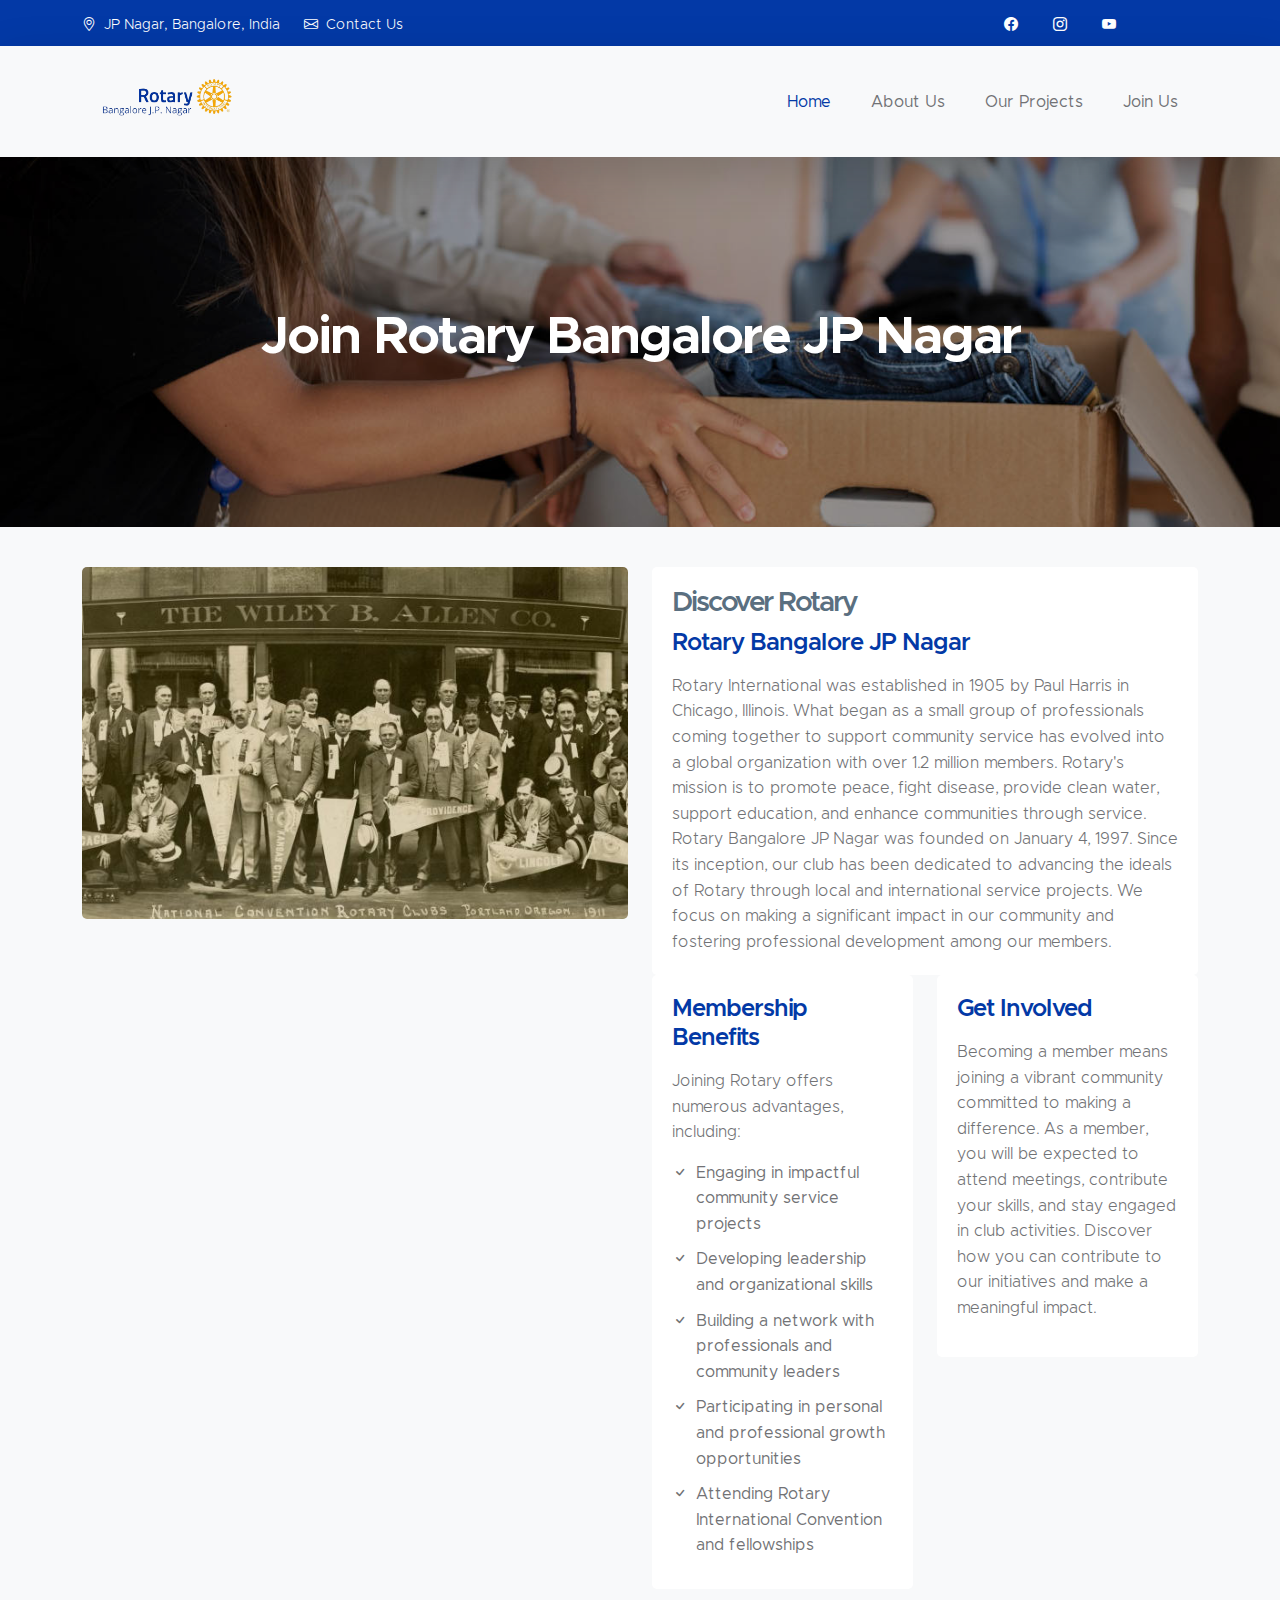
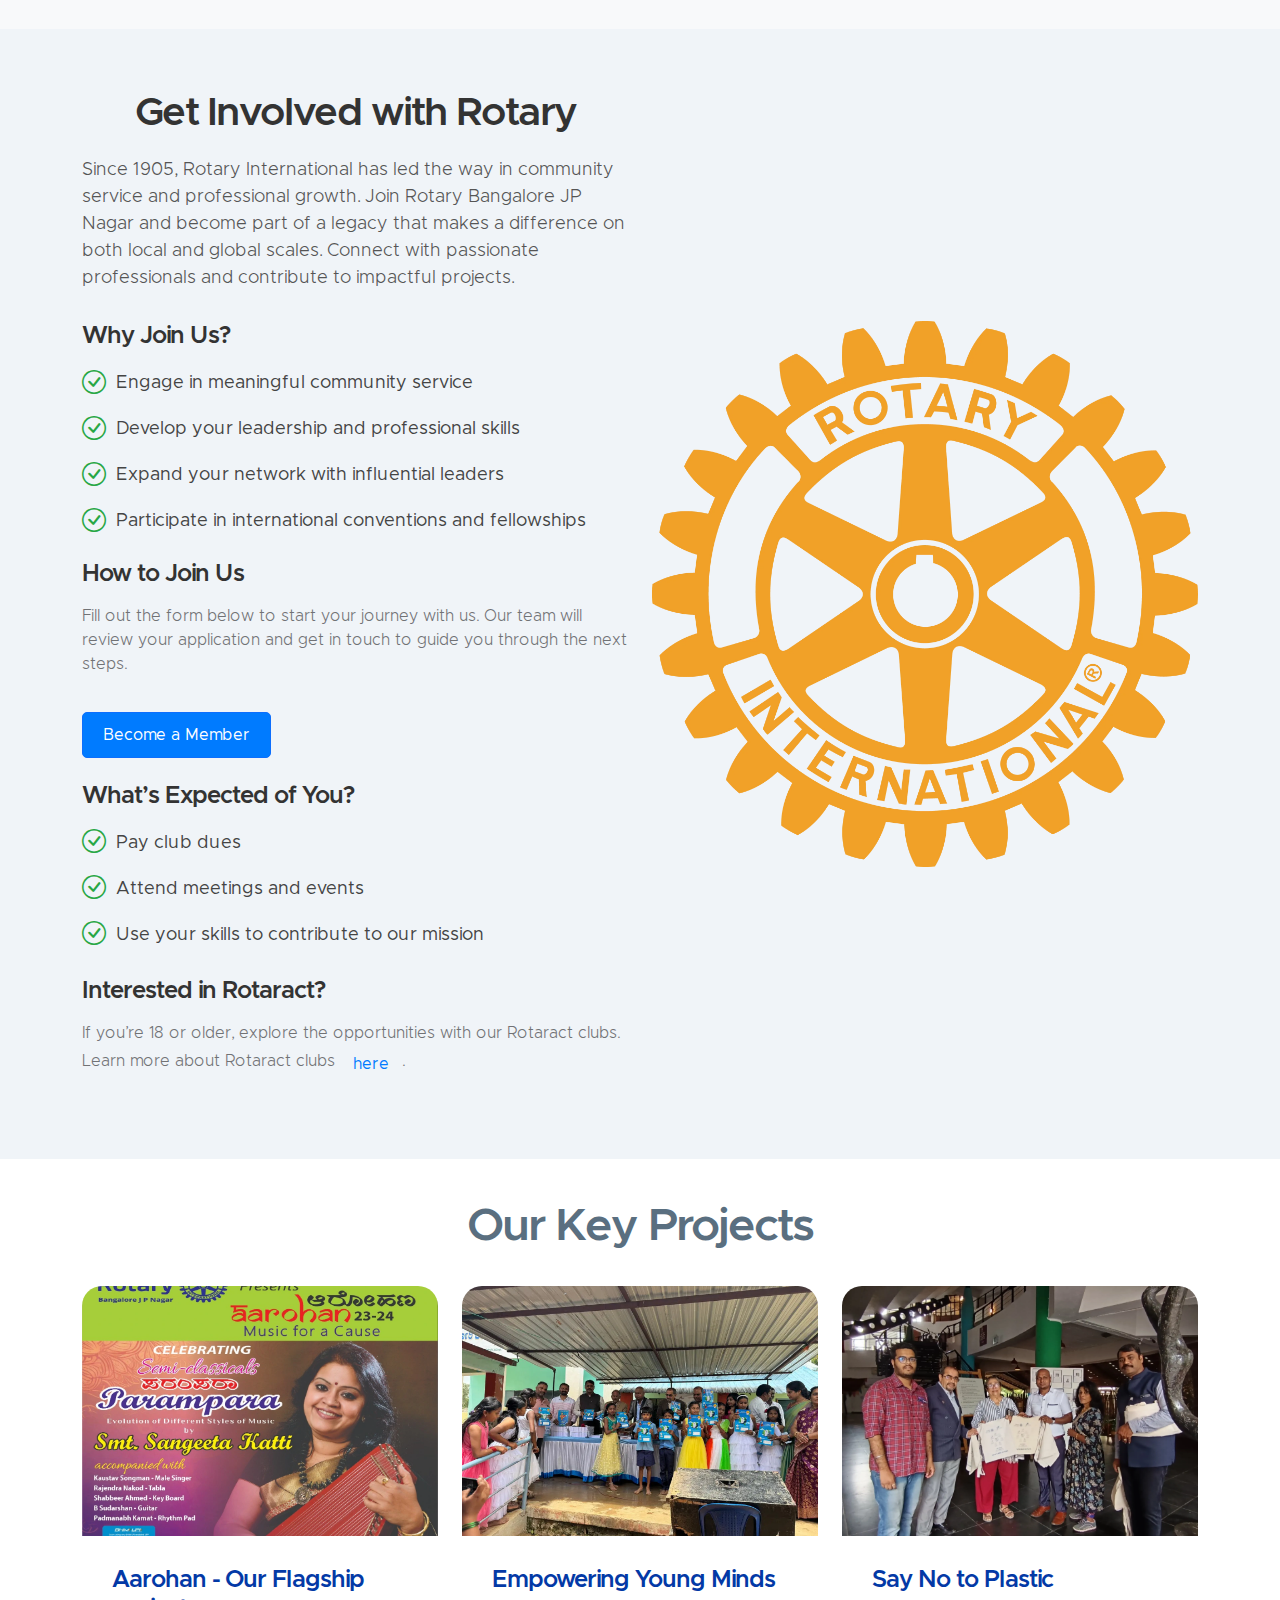
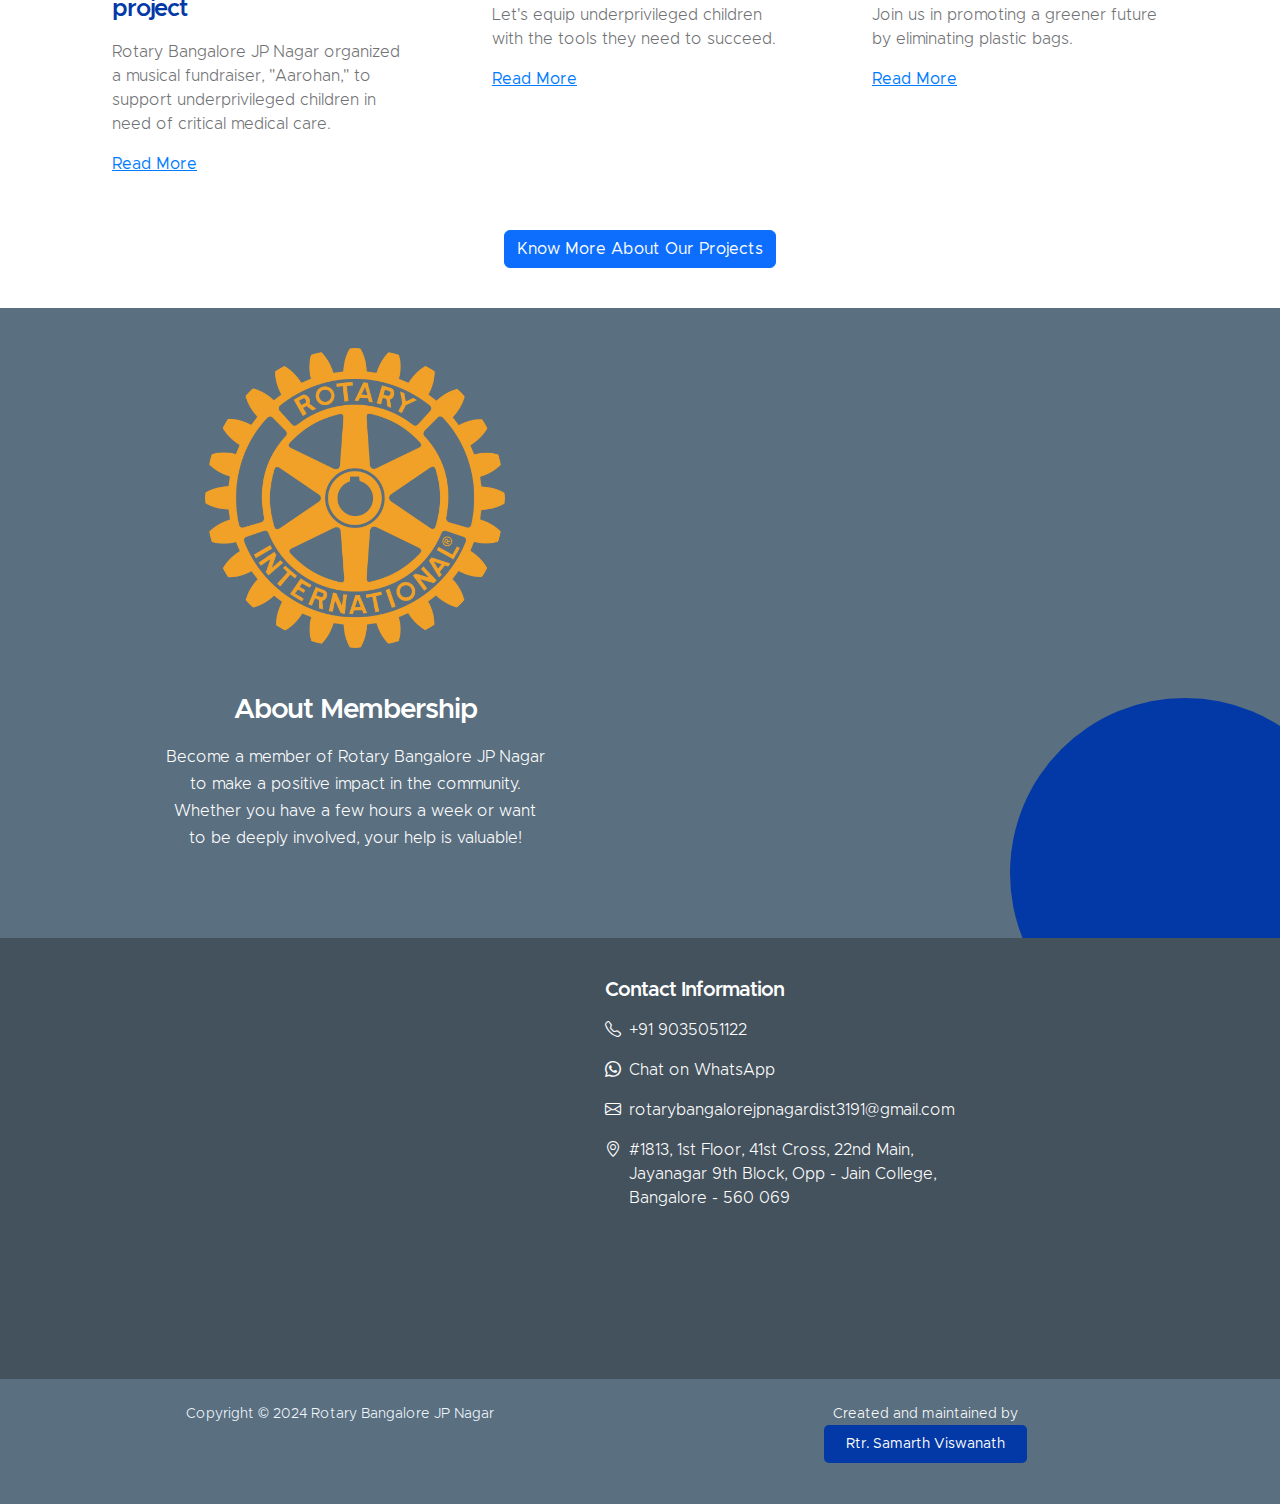
==== commit 07d793c3: "Update index.html" ====
--- a/index.html
+++ b/index.html
@@ -188,7 +188,7 @@
                             <h2 class="mb-2">Discover Rotary</h2>
                             <h5 class="mb-3">Rotary Bangalore JP Nagar</h5>
                             <p class="mb-0">Rotary International was established in 1905 by Paul Harris in Chicago, Illinois. What began as a small group of professionals coming together to support community service has evolved into a global organization with over 1.2 million members. Rotary's mission is to promote peace, fight disease, provide clean water, support education, and enhance communities through service.</p>
-                            <p class="mb-0">Rotary Bangalore JP Nagar was founded on January 4, 1987. Since its inception, our club has been dedicated to advancing the ideals of Rotary through local and international service projects. We focus on making a significant impact in our community and fostering professional development among our members.</p>
+                            <p class="mb-0">Rotary Bangalore JP Nagar was founded on January 4, 1997. Since its inception, our club has been dedicated to advancing the ideals of Rotary through local and international service projects. We focus on making a significant impact in our community and fostering professional development among our members.</p>
                         </div>
                         
                         <div class="row">
@@ -264,7 +264,7 @@
         
                         <h4 class="section-subtitle">How to Join Us</h4>
                         <p>Fill out the form below to start your journey with us. Our team will review your application and get in touch to guide you through the next steps.</p>
-                        <a href="#section_5" class="btn btn-primary">Become a Member</a>
+                        <a href="#section_4" class="btn btn-primary">Become a Member</a>
         
                         <h4 class="section-subtitle mt-4">What’s Expected of You?</h4>
                         <ul class="expectations-list">
